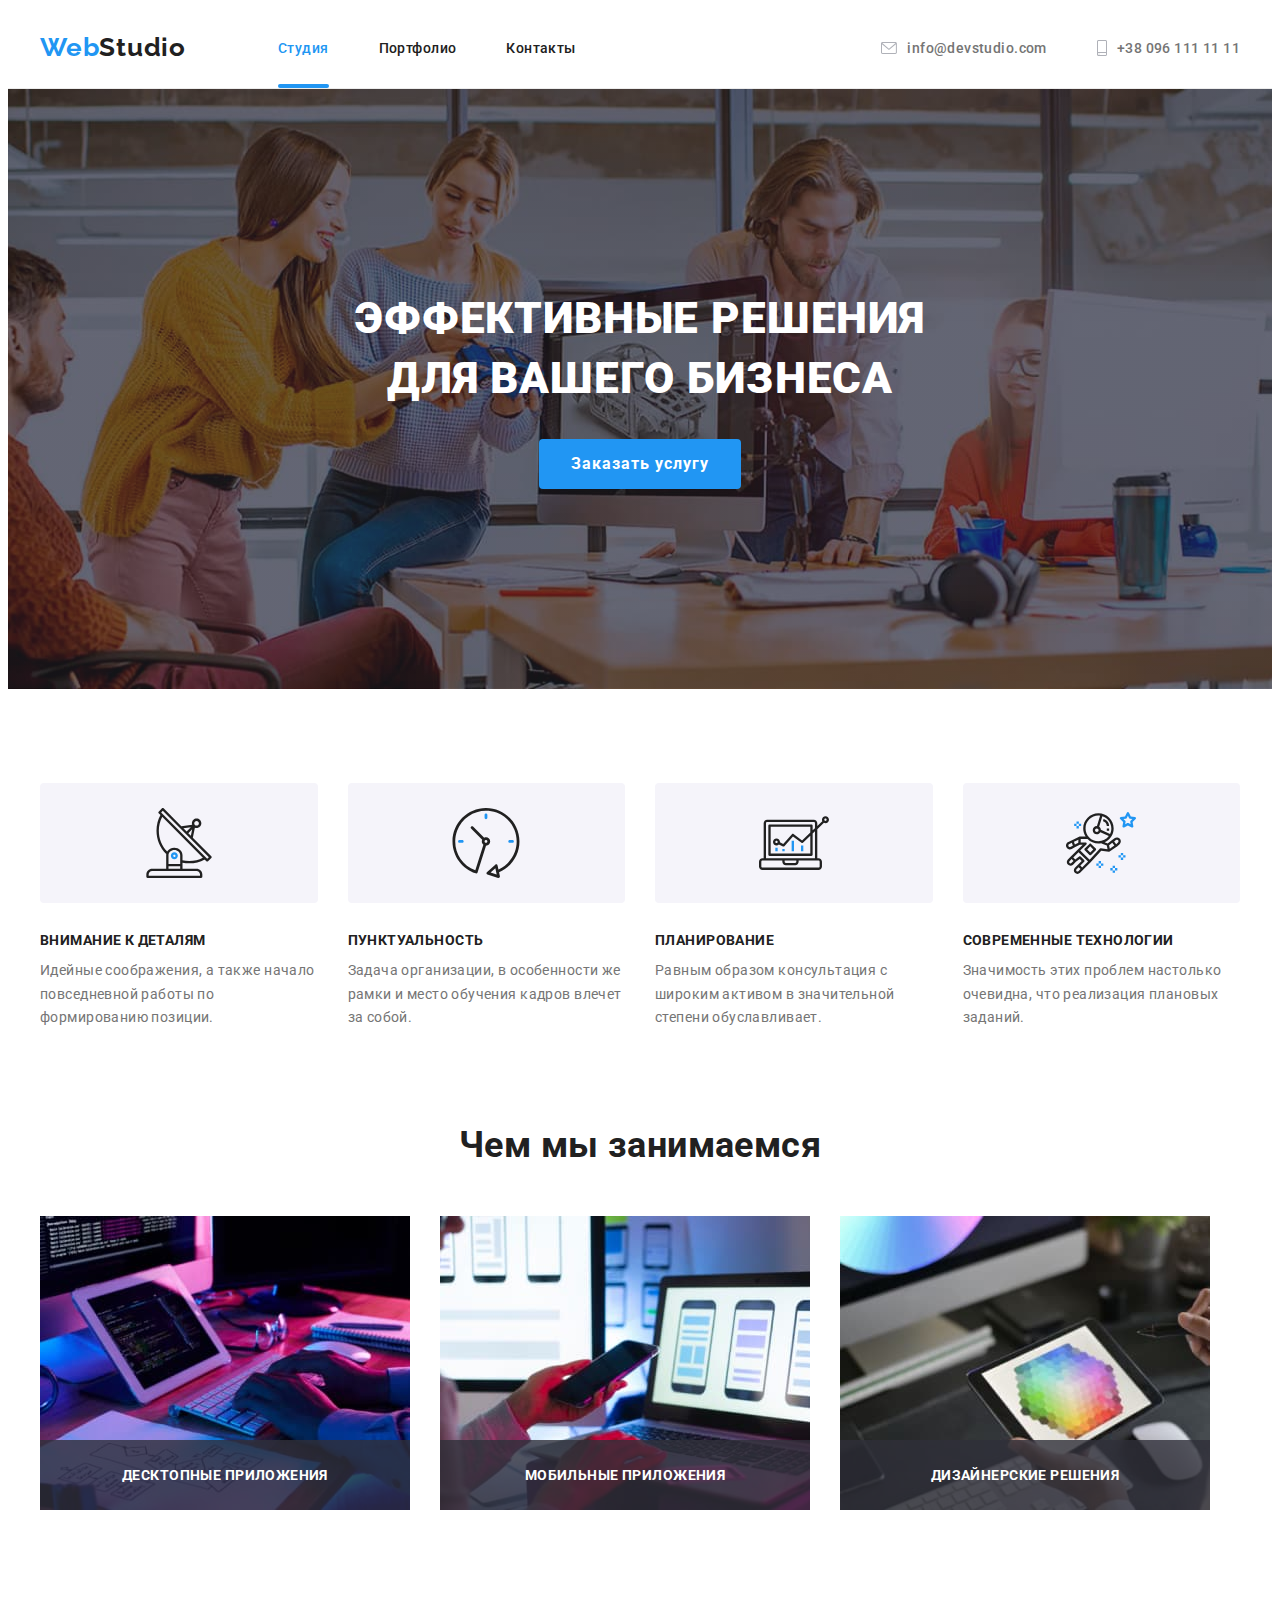
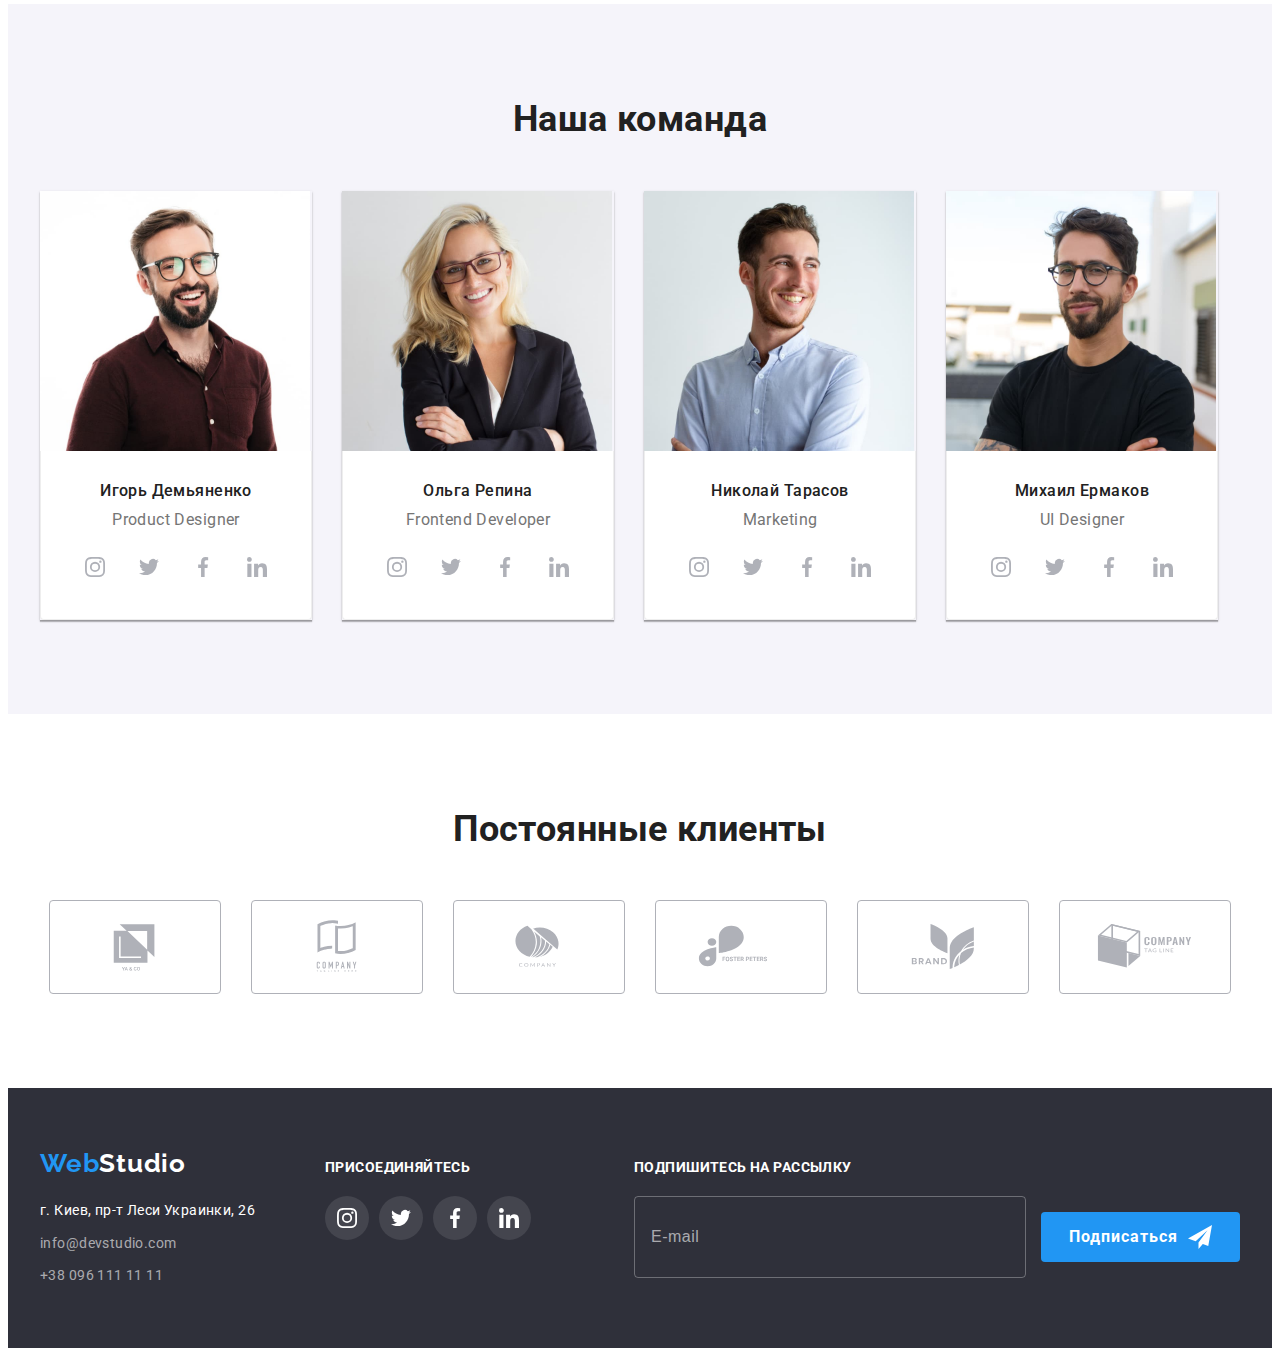
==== index.html @ 29979541 "Initial commit" ====
<!DOCTYPE html>
<html lang="ru">
  <head>
    <meta charset="UTF-8" />
    <meta http-equiv="X-UA-Compatible" content="IE=edge" />
    <meta name="viewport" content="width=device-width, initial-scale=1.0" />
    <title>Студия</title>
    <link rel="preconnect" href="https://fonts.googleapis.com" />
    <link rel="preconnect" href="https://fonts.gstatic.com" crossorigin />
    <link
      href="https://fonts.googleapis.com/css2?family=Raleway:wght@700&family=Roboto:wght@400;500;700;900&display=swap"
      rel="stylesheet"
    />
    <link
      rel="stylesheet"
      href="https://cdnjs.cloudflare.com/ajax/libs/modern-normalize/1.1.0/modern-normalize.min.css"
      integrity="sha512-wpPYUAdjBVSE4KJnH1VR1HeZfpl1ub8YT/NKx4PuQ5NmX2tKuGu6U/JRp5y+Y8XG2tV+wKQpNHVUX03MfMFn9Q=="
      crossorigin="anonymous"
      referrerpolicy="no-referrer"
    />
    <link rel="stylesheet" href="./css/styles.css" />
  </head>
  <body>
    <header class="header">
      <div class="container">
        <a href="./index.html" class="logo" lang="en"
          >Web<span class="logo-in-header">Studio</span></a
        >
        <nav>
          <ul class="site-nav">
            <li class="list-item">
              <a class="link active" href="./index.html">Студия</a>
            </li>
            <li class="list-item">
              <a class="link" href="./portfolio.html">Портфолио</a>
            </li>
            <li class="list-item"><a class="link" href="./">Контакты</a></li>
          </ul>
        </nav>
        <div class="contact">
          <a class="link" href="mailto:info@devstudio.com" lang="en">
            <svg class="contact-icon" width="16" height="12">
              <use href="./images/icons.svg#icon-envelope"></use>
            </svg>
            info@devstudio.com
          </a>
          <a class="link" href="tel:+380961111111">
            <svg class="contact-icon" width="10" height="16">
              <use href="./images/icons.svg#icon-smartphone"></use>
            </svg>
            +38 096 111 11 11
          </a>
        </div>
      </div>
    </header>

    <main>
      <section class="hero">
        <div class="container">
          <h1 class="title">Эффективные решения для вашего бизнеса</h1>
          <button class="btn" type="button" data-modal-open>
            Заказать услугу
          </button>
        </div>
      </section>

      <section class="section">
        <div class="container">
          <h2 class="visually-hidden">Наши преимущества</h2>
          <ul class="features-list">
            <li class="list-item">
              <div class="features-icon">
                <svg width="70" height="70">
                  <use href="./images/icons.svg#icon-antenna"></use>
                </svg>
              </div>
              <h3 class="features-subtitle">Внимание к деталям</h3>
              <p class="features-description">
                Идейные соображения, а также начало повседневной работы по
                формированию позиции.
              </p>
            </li>
            <li class="list-item">
              <div class="features-icon">
                <svg width="70" height="70">
                  <use href="./images/icons.svg#icon-clock"></use>
                </svg>
              </div>
              <h3 class="features-subtitle">Пунктуальность</h3>
              <p class="features-description">
                Задача организации, в особенности же рамки и место обучения
                кадров влечет за собой.
              </p>
            </li>
            <li class="list-item">
              <div class="features-icon">
                <svg width="70" height="70">
                  <use href="./images/icons.svg#icon-diagram"></use>
                </svg>
              </div>
              <h3 class="features-subtitle">Планирование</h3>
              <p class="features-description">
                Равным образом консультация с широким активом в значительной
                степени обуславливает.
              </p>
            </li>
            <li class="list-item">
              <div class="features-icon">
                <svg width="70" height="70">
                  <use href="./images/icons.svg#icon-astronaut"></use>
                </svg>
              </div>
              <h3 class="features-subtitle">Современные технологии</h3>
              <p class="features-description">
                Значимость этих проблем настолько очевидна, что реализация
                плановых заданий.
              </p>
            </li>
          </ul>
        </div>
      </section>

      <section class="section our-work">
        <div class="container">
          <h2 class="section-title">Чем мы занимаемся</h2>
          <ul class="our-work-list">
            <li class="list-item">
              <img
                src="./images/img-1.jpg"
                alt="Программирование - программист работает в офисе"
                width="370"
                height="294"
              />
              <p class="image-title">Десктопные приложения</p>
            </li>

            <li class="list-item">
              <img
                src="./images/img-2.jpg"
                alt="Мобильная разрабтка - вэб-дизайнер прорабатывает дизайн мобильного приложения"
                width="370"
                height="294"
              />
              <p class="image-title">Мобильные приложения</p>
            </li>

            <li class="list-item">
              <img
                src="./images/img-3.jpg"
                alt="Дизайн - вэб дизайнер работает с палитрой цветов"
                width="370"
                height="294"
              />
              <p class="image-title">Дизайнерские решения</p>
            </li>
          </ul>
        </div>
      </section>

      <section class="section our-team">
        <div class="container">
          <h2 class="section-title">Наша команда</h2>
          <ul class="member-list">
            <li class="list-item">
              <img
                src="./images/img-4.jpg"
                alt="Фото Игорь Демьяненко"
                width="270"
                height="260"
              />
              <div class="member-area">
                <h3 class="member-name">Игорь Демьяненко</h3>

                <p class="member-position" lang="en">Product Designer</p>

                <ul class="social-links-list">
                  <li class="social-item">
                    <a
                      class="social-link"
                      href="/"
                      aria-label="иконка Инстаграмм"
                      target="_blank"
                      rel="noopener noreferrer"
                    >
                      <svg class="social-icon" width="20" height="20">
                        <use href="./images/icons.svg#icon-instagram"></use>
                      </svg>
                    </a>
                  </li>
                  <li class="social-item">
                    <a
                      class="social-link"
                      href="/"
                      aria-label="иконка Твиттер"
                      target="_blank"
                      rel="noopener noreferrer"
                    >
                      <svg class="social-icon" width="20" height="20">
                        <use href="./images/icons.svg#icon-twitter"></use>
                      </svg>
                    </a>
                  </li>
                  <li class="social-item">
                    <a
                      class="social-link"
                      href="/"
                      aria-label="иконка фейсбук"
                      target="_blank"
                      rel="noopener noreferrer"
                    >
                      <svg class="social-icon" width="20" height="20">
                        <use href="./images/icons.svg#icon-facebook"></use>
                      </svg>
                    </a>
                  </li>
                  <li class="social-item">
                    <a
                      class="social-link"
                      href="/"
                      aria-label="иконка Линкэдин"
                      target="_blank"
                      rel="noopener noreferrer"
                    >
                      <svg class="social-icon" width="20" height="20">
                        <use href="./images/icons.svg#icon-linkedin"></use>
                      </svg>
                    </a>
                  </li>
                </ul>
              </div>
            </li>

            <li class="list-item">
              <img
                src="./images/img-5.jpg"
                alt="Фото Ольга Репина"
                width="270"
                height="260"
              />
              <div class="member-area">
                <h3 class="member-name">Ольга Репина</h3>

                <p class="member-position" lang="en">Frontend Developer</p>
                <ul class="social-links-list">
                  <li class="social-item">
                    <a
                      class="social-link"
                      href="/"
                      aria-label="иконка Инстаграмм"
                      target="_blank"
                      rel="noopener noreferrer"
                    >
                      <svg class="social-icon" width="20" height="20">
                        <use href="./images/icons.svg#icon-instagram"></use>
                      </svg>
                    </a>
                  </li>
                  <li class="social-item">
                    <a
                      class="social-link"
                      href="/"
                      aria-label="иконка Твиттер"
                      target="_blank"
                      rel="noopener noreferrer"
                    >
                      <svg class="social-icon" width="20" height="20">
                        <use href="./images/icons.svg#icon-twitter"></use>
                      </svg>
                    </a>
                  </li>
                  <li class="social-item">
                    <a
                      class="social-link"
                      href="/"
                      aria-label="иконка фейсбук"
                      target="_blank"
                      rel="noopener noreferrer"
                    >
                      <svg class="social-icon" width="20" height="20">
                        <use href="./images/icons.svg#icon-facebook"></use>
                      </svg>
                    </a>
                  </li>
                  <li class="social-item">
                    <a
                      class="social-link"
                      href="/"
                      aria-label="иконка Линкэдин"
                      target="_blank"
                      rel="noopener noreferrer"
                    >
                      <svg class="social-icon" width="20" height="20">
                        <use href="./images/icons.svg#icon-linkedin"></use>
                      </svg>
                    </a>
                  </li>
                </ul>
              </div>
            </li>

            <li class="list-item">
              <img
                src="./images/img-6.jpg"
                alt="Фото Николай Тарасов"
                width="270"
                height="260"
              />
              <div class="member-area">
                <h3 class="member-name">Николай Тарасов</h3>

                <p class="member-position" lang="en">Marketing</p>
                <ul class="social-links-list">
                  <li class="social-item">
                    <a
                      class="social-link"
                      href="/"
                      aria-label="иконка Инстаграмм"
                      target="_blank"
                      rel="noopener noreferrer"
                    >
                      <svg class="social-icon" width="20" height="20">
                        <use href="./images/icons.svg#icon-instagram"></use>
                      </svg>
                    </a>
                  </li>
                  <li class="social-item">
                    <a
                      class="social-link"
                      href="/"
                      aria-label="иконка Твиттер"
                      target="_blank"
                      rel="noopener noreferrer"
                    >
                      <svg class="social-icon" width="20" height="20">
                        <use href="./images/icons.svg#icon-twitter"></use>
                      </svg>
                    </a>
                  </li>
                  <li class="social-item">
                    <a
                      class="social-link"
                      href="/"
                      aria-label="иконка фейсбук"
                      target="_blank"
                      rel="noopener noreferrer"
                    >
                      <svg class="social-icon" width="20" height="20">
                        <use href="./images/icons.svg#icon-facebook"></use>
                      </svg>
                    </a>
                  </li>
                  <li class="social-item">
                    <a
                      class="social-link"
                      href="/"
                      aria-label="иконка Линкэдин"
                      target="_blank"
                      rel="noopener noreferrer"
                    >
                      <svg class="social-icon" width="20" height="20">
                        <use href="./images/icons.svg#icon-linkedin"></use>
                      </svg>
                    </a>
                  </li>
                </ul>
              </div>
            </li>

            <li class="list-item">
              <img
                src="./images/img-7.jpg"
                alt="Фото Михаил Ермаков"
                width="270"
                height="260"
              />
              <div class="member-area">
                <h3 class="member-name">Михаил Ермаков</h3>

                <p class="member-position" lang="en">UI Designer</p>
                <ul class="social-links-list">
                  <li class="social-item">
                    <a
                      class="social-link"
                      href="/"
                      aria-label="иконка Инстаграмм"
                      target="_blank"
                      rel="noopener noreferrer"
                    >
                      <svg class="social-icon" width="20" height="20">
                        <use href="./images/icons.svg#icon-instagram"></use>
                      </svg>
                    </a>
                  </li>
                  <li class="social-item">
                    <a
                      class="social-link"
                      href="/"
                      aria-label="иконка Твиттер"
                      target="_blank"
                      rel="noopener noreferrer"
                    >
                      <svg class="social-icon" width="20" height="20">
                        <use href="./images/icons.svg#icon-twitter"></use>
                      </svg>
                    </a>
                  </li>
                  <li class="social-item">
                    <a
                      class="social-link"
                      href="/"
                      aria-label="иконка фейсбук"
                      target="_blank"
                      rel="noopener noreferrer"
                    >
                      <svg class="social-icon" width="20" height="20">
                        <use href="./images/icons.svg#icon-facebook"></use>
                      </svg>
                    </a>
                  </li>
                  <li class="social-item">
                    <a
                      class="social-link"
                      href="/"
                      aria-label="иконка Линкэдин"
                      target="_blank"
                      rel="noopener noreferrer"
                    >
                      <svg class="social-icon" width="20" height="20">
                        <use href="./images/icons.svg#icon-linkedin"></use>
                      </svg>
                    </a>
                  </li>
                </ul>
              </div>
            </li>
          </ul>
        </div>
      </section>

      <section class="section">
        <h2 class="section-title">Постоянные клиенты</h2>
        <ul class="clients-list">
          <li class="client-item">
            <a
              class="client-link"
              href="/"
              aria-label="иконка клиента"
              target="_blank"
              rel="noopener noreferrer"
            >
              <svg class="client-icon" width="106" height="60">
                <use href="./images/icons.svg#icon-logo-1"></use>
              </svg>
            </a>
          </li>
          <li class="client-item">
            <a
              class="client-link"
              href="/"
              aria-label="иконка клиента"
              target="_blank"
              rel="noopener noreferrer"
            >
              <svg class="client-icon" width="106" height="60">
                <use href="./images/icons.svg#icon-logo-2"></use>
              </svg>
            </a>
          </li>
          <li class="client-item">
            <a
              class="client-link"
              href="/"
              aria-label="иконка клиента"
              target="_blank"
              rel="noopener noreferrer"
            >
              <svg class="client-icon" width="106" height="60">
                <use href="./images/icons.svg#icon-logo-3"></use>
              </svg>
            </a>
          </li>
          <li class="client-item">
            <a
              class="client-link"
              href="/"
              aria-label="иконка клиента"
              target="_blank"
              rel="noopener noreferrer"
            >
              <svg class="client-icon" width="106" height="60">
                <use href="./images/icons.svg#icon-logo-4"></use>
              </svg>
            </a>
          </li>
          <li class="client-item">
            <a
              class="client-link"
              href="/"
              aria-label="иконка клиента"
              target="_blank"
              rel="noopener noreferrer"
            >
              <svg class="client-icon" width="106" height="60">
                <use href="./images/icons.svg#icon-logo-5"></use>
              </svg>
            </a>
          </li>
          <li class="client-item">
            <a
              class="client-link"
              href="/"
              aria-label="иконка клиента"
              target="_blank"
              rel="noopener noreferrer"
            >
              <svg class="client-icon" width="106" height="60">
                <use href="./images/icons.svg#icon-logo-6"></use>
              </svg>
            </a>
          </li>
        </ul>
      </section>
    </main>

    <footer class="footer-section">
      <div class="container">
        <div class="left-collumn">
          <a href="./index.html" class="logo" lang="en"
            >Web<span class="logo-in-footer">Studio</span></a
          >
          <address class="contact-info">
            <p class="office-adress">г. Киев, пр-т Леси Украинки, 26</p>
            <a class="link" href="mailto:info@devstudio.com" lang="en">
              info@devstudio.com
            </a>
            <a class="link" href="tel:+380961111111"> +38 096 111 11 11 </a>
          </address>
        </div>
        <div class="footer-social-items">
          <h3>Присоединяйтесь</h3>
          <ul class="social-links-list">
            <li class="social-item">
              <a
                class="social-link"
                href="/"
                aria-label="иконка Инстаграмм"
                target="_blank"
                rel="noopener noreferrer"
              >
                <svg class="social-icon" width="20" height="20">
                  <use href="./images/icons.svg#icon-instagram"></use>
                </svg>
              </a>
            </li>
            <li class="social-item">
              <a
                class="social-link"
                href="/"
                aria-label="иконка Твиттер"
                target="_blank"
                rel="noopener noreferrer"
              >
                <svg class="social-icon" width="20" height="20">
                  <use href="./images/icons.svg#icon-twitter"></use>
                </svg>
              </a>
            </li>
            <li class="social-item">
              <a
                class="social-link"
                href="/"
                aria-label="иконка фейсбук"
                target="_blank"
                rel="noopener noreferrer"
              >
                <svg class="social-icon" width="20" height="20">
                  <use href="./images/icons.svg#icon-facebook"></use>
                </svg>
              </a>
            </li>
            <li class="social-item">
              <a
                class="social-link"
                href="/"
                aria-label="иконка Линкэдин"
                target="_blank"
                rel="noopener noreferrer"
              >
                <svg class="social-icon" width="20" height="20">
                  <use href="./images/icons.svg#icon-linkedin"></use>
                </svg>
              </a>
            </li>
          </ul>
        </div>
        <div class="subscription-form">
          <h3>Подпишитесь на рассылку</h3>
          <form>
            <label>
              <span class="visually-hidden">E-mail</span>
              <input
                class="email-input"
                type="email"
                name="e-mail"
                title="Введите ваш электронный адрес для подписки"
                placeholder="E-mail"
              />
            </label>
            <button class="btn" type="submit">
              Подписаться
              <svg class="subscription-icon" width="24" height="24">
                <use href="./images/icons.svg#icon-send"></use>
              </svg>
            </button>
          </form>
        </div>
      </div>
    </footer>

    <div class="backdrop is-hidden" data-modal>
      <div class="modal">
        <strong class="modal-header"
          >Оставьте свои данные, мы вам перезвоним</strong
        >
        <button class="close-icon" type="button" data-modal-close>
          <svg width="11" height="11">
            <use href="./images/icons.svg#icon-close"></use>
          </svg>
        </button>

        <form class="modal-form">
          <label class="label">
            <span class="label-name">Имя</span>
            <input type="text" name="name" minlength="2" placeholder=" " required title="Введите Ваше имя"/>
            <svg class="modal-form-icon" width="18" height="18">
              <use href="./images/icons.svg#icon-person"></use>
            </svg>
          </label>

          <label class="label">
            <span class="label-name">Телефон</span>
            <svg class="modal-form-icon" width="18" height="18">
              <use href="./images/icons.svg#icon-phone"></use>
            </svg>
            <input
              type="tel"
              name="tel"
              minlength="13"
              maxlength="13"
              id="tel"
              pattern="+[0-9]{2}-[0-9]{3}-[0-9]{3}-[0-9]{3}"
              placeholder=" "
              title="Введите номер телефона в международном формате"
              required
            />
          </label>

          <label class="label">
            <span class="label-name">Почта</span>
            <svg class="modal-form-icon" width="18" height="18">
              <use href="./images/icons.svg#icon-email"></use>
            </svg>
            <input type="email" name="email" minlength="2" placeholder=" " required title="Введите ваш элетронный адрес"/>
          </label>

          <label class="label">
            <span class="label-name">Комментарий</span>
            <textarea name="comment" placeholder="Введите текст"></textarea>
          </label>

          <label class="agreement">
            <input class="visually-hidden" type="checkbox" name="license" required />
            <span class="checkbox-area">
              <svg class="checkbox-icon" width="10" height="8">
                <use href="./images/icons.svg#icon-check-box"></use>
              </svg>
            </span>
            Соглашаюсь с рассылкой и принимаю&nbsp;<a href="/">
              Условия договора</a
            >
          </label>
          <button class="btn" type="submit">Отправить</button>
        </form>
      </div>
    </div>
    <script src="./js/modal.js"></script>
  </body>
</html>
---- css/styles.css ----
/**
--------------------
MAIN RULES
-------------------- */

:root {
  --accent-collor: #2196f3;
  --btn-hover-color: #188ce8;
  --main-text-color: #212121;
  --secondary-text-color: #757575;
  --accent-background-color: #2f303a;
  --secondary-background-color: #f5f4fa;
  --white-color: #fff;
  --container-width: 1200px;
  --icon-color: #afb1b8;

  --timing-function: cubic-bezier(0.4, 0, 0.2, 1);
}

body {
  font-family: "Roboto", sans-serif;
  letter-spacing: 0.03em;
  color: var(--main-text-color);
  font-size: 14px;
}

h1,
h2,
h3,
h4,
h5,
h6,
p,
ul {
  margin: 0;
  padding: 0;
}

img {
  display: block;
}

.container {
  width: var(--container-width);
  margin-left: auto;
  margin-right: auto;
  padding-left: 15px;
  padding-right: 15px;
  align-items: center;
}

.section {
  padding-top: 94px;
  padding-bottom: 94px;
}

.list-item,
.social-item,
.clients-list {
  list-style: none;
  position: relative;
}

.link {
  text-decoration: none;
  color: inherit;
  font-weight: 500;
  font-size: 14px;
  line-height: 1.17;

  transition-property: color;
  transition-duration: 250ms;
  transition-timing-function: var(--timing-function);
}

.link.active {
  position: relative;
}

.link.active::after {
  content: "";

  position: absolute;
  bottom: 0;

  display: block;
  width: 100%;
  height: 4px;
  background: var(--accent-collor);
  border-radius: 2px;
}

.link:hover,
.link:focus,
.link.active,
.footer-section .link:hover,
.footer-section .link:focus,
.contact .link:hover,
.contact .link:focus {
  color: var(--accent-collor);
}

.section-title {
  margin-bottom: 50px;

  font-size: 36px;
  line-height: 1.17;
  text-align: center;
}

.visually-hidden {
  margin: -1px;

  position: absolute;
  white-space: nowrap;
  width: 1px;
  height: 1px;
  overflow: hidden;
  border: 0;
  padding: 0;
  clip: rect(0 0 0 0);
  clip-path: inset(50%);
}

.features-list .list-item:not(:last-child),
.our-work-list .list-item:not(:last-child),
.member-list .list-item:not(:last-child),
.list-of-cards .list-item:not(:last-child) {
  margin-right: 30px;
}

/**
--------------------
HEADER SECTION
-------------------- */
.header {
  border-bottom: 1px solid #ececec;
}

.header .container {
  display: flex;
}

.logo {
  margin-top: 24px;
  margin-bottom: 25px;

  font-family: "Raleway", sans-serif;
  font-weight: 700;
  font-size: 26px;
  line-height: 1.2;
  color: var(--accent-collor);
  text-decoration: none;
  letter-spacing: 0.03em;
}

.logo-in-header {
  margin-right: 92px;

  color: var(--main-text-color);
}

.site-nav {
  display: flex;
}

.container .site-nav > .list-item {
  display: block;
  margin-right: 50px;
}

.site-nav .list-item:last-child {
  margin-right: 0;
}

.header .link {
  padding: 32px 0;
}

.link:hover .contact-icon,
.link:focus .contact-icon {
  fill: currentColor;
}

.contact-icon {
  fill: currentColor;
  margin-right: 10px;
}

.contact {
  margin-left: auto;
  display: flex;
  align-items: center;
}

.contact .link:not(:last-child) {
  margin-right: 50px;
}

/**
--------------------
HERO SECTION
-------------------- */

.hero {
  background-image: linear-gradient(
      rgba(47, 48, 58, 0.4),
      rgba(47, 48, 58, 0.4)
    ),
    url(../images/hero-bg.jpg);
  background-repeat: no-repeat;
  background-position: center;

  letter-spacing: 0.06em;
  text-align: center;

  padding-top: 200px;
  padding-bottom: 200px;
}

.hero .container {
  display: block;
}

.title {
  margin: 0px auto 30px;
  max-width: 640px;

  font-weight: 900;
  font-size: 44px;
  line-height: 1.36;
  text-transform: uppercase;
  color: var(--white-color);
}

.btn {
  display: inline-flex;

  align-items: center;
  padding: 10px 32px;

  border-radius: 4px;
  border: 0;

  background-color: var(--accent-collor);

  font-family: inherit;
  cursor: pointer;
  color: var(--white-color);
  font-weight: 700;
  font-size: 16px;
  line-height: 1.87;
  letter-spacing: 0.06em;

  transition-property: background-color;
  transition-duration: 250ms;
  transition-timing-function: var(--timing-function);
}

.btn:hover,
.btn:focus {
  background-color: var(--btn-hover-color);
}

/**
--------------------
OUR FEATURES SECTION
-------------------- */
.features-list,
.member-list,
.our-work-list {
  display: flex;
}

.features-list .list-item {
  display: block;
  flex-basis: calc(100% / 4);
  /* flex-basis: calc((var(--container-width)-30px) / 4); Почему не работает?*/
}

.features-icon {
  display: flex;
  justify-content: center;
  align-items: center;

  margin-bottom: 30px;
  height: 120px;
  width: 100%;

  background-color: var(--secondary-background-color);
  border-radius: 4px;
}

.features-subtitle {
  margin-bottom: 10px;

  text-transform: uppercase;
  font-size: 14px;
  line-height: 1.14;
}

.features-description {
  color: var(--secondary-text-color);
  line-height: 1.7;
}

/**
--------------------
OUR WORK SECTION
-------------------- */

.our-work {
  padding-top: 0;
}

.image-title {
  position: absolute;
  bottom: 0;

  display: flex;
  width: 100%;
  height: 70px;
  justify-content: center;
  align-items: center;

  text-transform: uppercase;
  font-weight: 700;

  background: rgba(47, 48, 58, 0.8);
  color: #fff;
}

/**
--------------------
OUR TEAM SECTION
-------------------- */
.our-team {
  background-color: var(--secondary-background-color);
}

.member-area {
  padding: 30px 0;

  width: 270px;
  border: 1px solid #eeeeee;
  border-radius: 0px 0px 4px 4px;
  border-top: 0;
  text-align: center;
  background-color: var(--white-color);
  line-height: 1.19;
}

.member-name {
  margin-bottom: 10px;

  font-size: 16px;
  text-decoration: none;
  font-weight: 500;
  line-height: 1.19;
}

.contact .link,
.member-position {
  display: inline-flex;
  color: var(--secondary-text-color);
  align-items: center;
}

.member-position {
  margin-bottom: 16px;

  line-height: 1.19;
  font-size: 16px;
  font-weight: 400;
}

.member-list > .list-item {
  box-shadow: 0px 1px 3px rgba(0, 0, 0, 0.12), 0px 1px 1px rgba(0, 0, 0, 0.14),
    0px 2px 1px rgba(0, 0, 0, 0.2);
}

.social-icon,
.contact-icon {
  fill: var(--icon-color);

  transition-property: fill;
  transition-duration: 250ms;
  transition-timing-function: var(--timing-function);
}

.social-links-list {
  display: flex;
  justify-content: center;
}
.social-link {
  display: flex;
  border-radius: 50%;
  height: 44px;
  width: 44px;
  align-items: center;
  justify-content: center;

  transition-property: background-color;
  transition-duration: 250ms;
  transition-timing-function: var(--timing-function);
}

.social-link:hover,
.social-link:focus {
  background-color: var(--accent-collor);
}
.social-link:hover .social-icon,
.social-link:focus .social-icon {
  fill: var(--white-color);
}

.social-item:not(:last-child) {
  margin-right: 10px;
}
/**
--------------------
OUR-CLIENTS SECTION
-------------------- */

.clients-list {
  display: flex;
  justify-content: center;
  align-items: center;
}

.client-item {
  display: flex;
}

.client-item:not(:last-child) {
  margin-right: 30px;
}

.client-link {
  display: flex;
  justify-content: center;
  align-items: center;
  width: 170px;
  height: 92px;

  border: 1px var(--icon-color) solid;
  border-radius: 4px;

  transition-property: border-color;
  transition-duration: 250ms;
  transition-timing-function: var(--timing-function);
}
.client-icon {
  fill: var(--icon-color);

  transition-property: fill;
  transition-duration: 250ms;
  transition-timing-function: var(--timing-function);
}

.client-link:hover,
.client-link:focus {
  border-color: var(--accent-collor);
}

.client-link:hover .client-icon,
.client-link:focus .client-icon {
  fill: var(--accent-collor);
}

/**
--------------------
PORTFOLIO-CARDS SECTION
-------------------- */

.card-filter {
  padding-bottom: 50px;
}

.card-filter {
  display: flex;
  justify-content: center;
}

.card-filter .list-item:not(:last-child) {
  margin-right: 8px;
}

.filter {
  padding: 6px 22px;

  border-radius: 4px;
  border: 0;

  background: var(--secondary-background-color);

  cursor: pointer;

  font-family: inherit;
  font-weight: 500;
  font-size: 16px;
  line-height: 1.6;

  transition-property: background-color, color, box-shadow;
  transition-duration: 250ms;
  transition-timing-function: var(--timing-function);
}

.filter:hover,
.filter:focus {
  background-color: var(--accent-collor);
  color: var(--white-color);
  box-shadow: 0px 3px 1px rgba(0, 0, 0, 0.1), 0px 1px 2px rgba(0, 0, 0, 0.08),
    0px 2px 2px rgba(0, 0, 0, 0.12);
}

.list-of-cards,
.list-of-cards.list-item {
  display: flex;
  flex-wrap: wrap;
}

.list-of-cards .list-item {
  width: 370px;
  height: 404px;
  background: var(--white-color);
  margin-bottom: 30px;

  transition-property: box-shadow;
  transition-duration: 250ms;
  transition-timing-function: var(--timing-function);
}

.list-of-cards .list-item:hover,
.list-of-cards .list-item:focus {
  box-shadow: 0px 1px 1px rgba(0, 0, 0, 0.12), 0px 4px 4px rgba(0, 0, 0, 0.06),
    1px 4px 6px rgba(0, 0, 0, 0.16);
}

.list-of-cards .list-item:hover .image-description,
.list-of-cards .list-item:focus .image-description {
  transform: translateY(0);
}

.card-image-area {
  position: relative;
  display: flex;
  align-items: center;
  justify-content: center;
  overflow: hidden;
}

.image-description {
  position: absolute;
  font-size: 18px;
  line-height: 1.55;
  color: #fff;
  background-color: rgba(33, 150, 243, 0.9);
  padding: 63px 24px;
  height: 100%;

  transform: translateY(100%);
  transition-property: transform;
  transition-duration: 250ms;
  transition-timing-function: var(--timing-function);
}

.card-description-area {
  width: 370px;
  border: 1px solid #eeeeee;
  border-top: 0;
  padding: 20px 24px;
}

.list-of-cards .list-item:nth-child(3n) {
  margin-right: 0;
}

.list-of-cards .list-item:nth-last-child(-n + 3) {
  margin-bottom: 0px;
}

.card-name {
  display: inline-block;
  margin-bottom: 4px;

  font-size: 18px;
  line-height: 2;
  letter-spacing: 0.06em;
}

.card-desctiption {
  font-size: 16px;
  line-height: 1.9;
  color: var(--secondary-text-color);
}

/**
--------------------
FOOTER SECTION
-------------------- */

.footer-section {
  background-color: var(--accent-background-color);
  line-height: 1.7;
  color: var(--white-color);
  font-size: 14px;
  padding-top: 60px;
  padding-bottom: 60px;
}

.footer-section .container div:first-child {
  margin-right: 70px;
}

.footer-section div:last-child {
  margin-left: auto;
}

.footer-section .logo,
address > .link {
  display: flex;
}

.footer-section .office-adress {
  font-style: normal;
}

.footer-section .link {
  color: rgba(255, 255, 255, 0.6);
  font-weight: 400;
  font-style: normal;
  line-height: 1.7;
  font-size: 14px;
}

.office-adress {
  margin-bottom: 9px;
}

.left-collumn .link:not(:last-child) {
  margin-bottom: 9px;
}

.footer-section .logo {
  margin: 0;
  margin-bottom: 20px;
}

.logo-in-footer {
  color: var(--white-color);
}

.footer-social-items > h3,
.subscription-form > h3 {
  margin-bottom: 20px;

  color: #fff;
  text-transform: uppercase;
  font-size: 14px;
  line-height: 1.14;
}

.footer-social-items .social-link {
  background-color: rgba(255, 255, 255, 0.1);
}

.footer-social-items .social-link:hover,
.footer-social-items .social-link:focus {
  background-color: var(--accent-collor);
}

.footer-social-items .social-icon {
  fill: #fff;
}
.footer-section > .container {
  display: flex;
  align-items: baseline;
}

.footer-section .email-input {
  margin-right: 12px;
  padding: 15px 16px;

  width: 358px;
  height: 50px;

  background-color: transparent;
  border: 1px solid rgba(255, 255, 255, 0.3);
  border-radius: 4px;
  outline: 0;

  color: #fff;

  font-size: 16px;
  line-height: 1.25;
  letter-spacing: 0.03em;

  transition: border-color 250ms var(--timing-function);
}

.footer-section .email-input::placeholder {
  color: rgba(255, 255, 255, 0.6);
}

.footer-section .btn {
  padding: 10px 28px;
}

.email-input:focus {
  border-color: #fff;
}

.subscription-icon {
  fill: #fff;
  margin-left: 10px;
}

.backdrop {
  position: fixed;
  opacity: 1;
  visibility: visible;
  top: 0;
  bottom: 0;
  left: 0;
  right: 0;
  width: 100%;
  height: 100%;
  background-color: rgba(0, 0, 0, 0.2);
  transition: opacity 250ms var(--timing-function),
    visibility 250ms var(--timing-function);
}

.modal {
  position: absolute;

  left: 50%;
  top: 50%;
  transform: translate(-50%, -50%);

  width: 528px;
  height: 581px;

  padding: 40px;

  background-color: #fff;
  box-shadow: 0px 1px 3px rgba(0, 0, 0, 0.12), 0px 1px 1px rgba(0, 0, 0, 0.14),
    0px 2px 1px rgba(0, 0, 0, 0.2);
  border-radius: 4px;

  transition: transform 250ms var(--timing-function);
}

.close-icon {
  position: absolute;
  top: 8px;
  right: 8px;

  display: flex;
  justify-content: center;
  align-items: center;

  padding: 9px 9px 10px 10px;

  cursor: pointer;
  border: 1px solid rgba(0, 0, 0, 0.1);
  border-radius: 50%;
  background-color: #fff;
  transition: fill 250ms var(--timing-function);
}

.close-icon:hover,
.close-icon:focus {
  fill: var(--accent-collor);
}

.modal-form {
  text-align: center;
}

.modal .modal-header {
  display: block;
  text-align: center;

  margin-bottom: 12px;

  font-size: 20px;
}

.modal-form .label {
  position: relative;
  display: block;
}

.label-name {
  display: block;
  margin-bottom: 4px;

  font-size: 12px;
  color: var(--secondary-text-color);
  letter-spacing: 0.01em;
  line-height: 1.17;
  text-align: start;
}

.modal-form textarea,
.modal-form input {
  resize: none;
  cursor: pointer;
  width: 100%;
  height: 120px;
  padding: 12px 16px;

  border: 1px solid rgba(33, 33, 33, 0.2);
  border-radius: 4px;
  outline: 0;

  transition: border 250ms var(--timing-function);
}

.modal-form textarea:focus,
.modal-form input:focus {
  border: 1px solid var(--accent-collor);
}
.modal-form-icon {
  position: absolute;
  top: 28px;
  left: 12px;

  transition: fill 250ms var(--timing-function);
}

.modal-form .label:focus-within .modal-form-icon {
  fill: var(--accent-collor);
}

.modal-form input {
  height: 40px;
  padding-left: 42px;
  margin-bottom: 10px;
}

.modal-form textarea {
  margin-bottom: 12px;
}

.modal-form textarea::placeholder {
  color: rgba(117, 117, 117, 0.5);
  font-size: 14px;
  line-height: 1.14;
}

.agreement a {
  color: var(--accent-collor);
}

.modal-form .agreement {
  display: flex;
  align-items: center;
  justify-content: center;
  margin-bottom: 30px;
  cursor: pointer;
}

.modal-form .btn {
  padding: 10px 50px;
  box-shadow: 0px 4px 4px rgba(0, 0, 0, 0.15);
}

.agreement {
  color: var(--secondary-text-color);
  line-height: 1.7;
}
.checkbox-area {
  position: relative;
  display: flex;
  align-items: center;
  justify-content: center;
  flex-basis: 16px;
  height: 15px;

  border: 2px solid var(--main-text-color);
  border-radius: 2px;
  margin-right: 9px;

  transition: border 550ms var(--timing-function),
    background-color 250ms var(--timing-function);
}

.checkbox-icon {
  opacity: 0;

  transition: opacity 250ms var(--timing-function),
    fill 250ms var(--timing-function);
}

.agreement input:checked + .checkbox-area {
  background-color: var(--btn-hover-color);
  border-color: var(--btn-hover-color);
}

.agreement input:checked + .checkbox-area .checkbox-icon {
  opacity: 1;
  fill: #fff;
}

.is-hidden .modal {
  transform: translate(-50%, -70%) scale(0.5);
}

.backdrop.is-hidden {
  visibility: hidden;
  opacity: 0;
  pointer-events: visible;
}
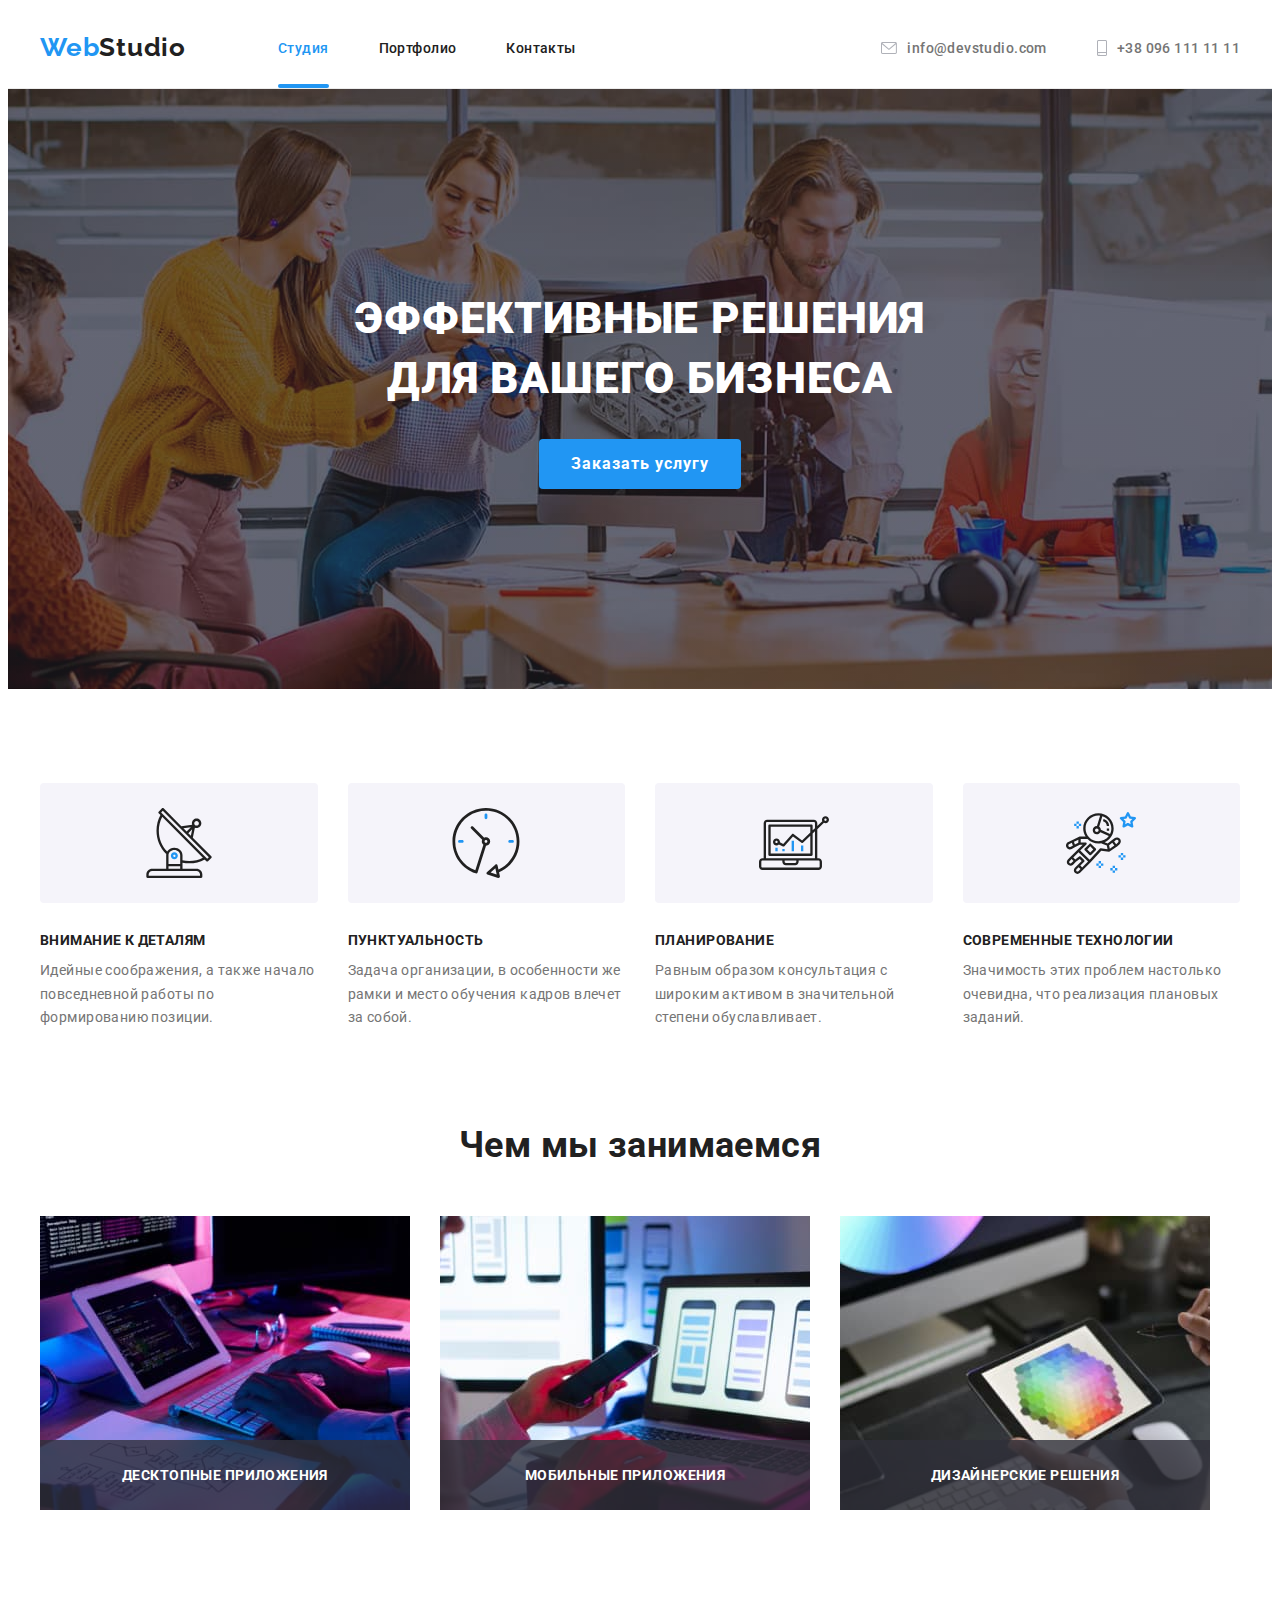
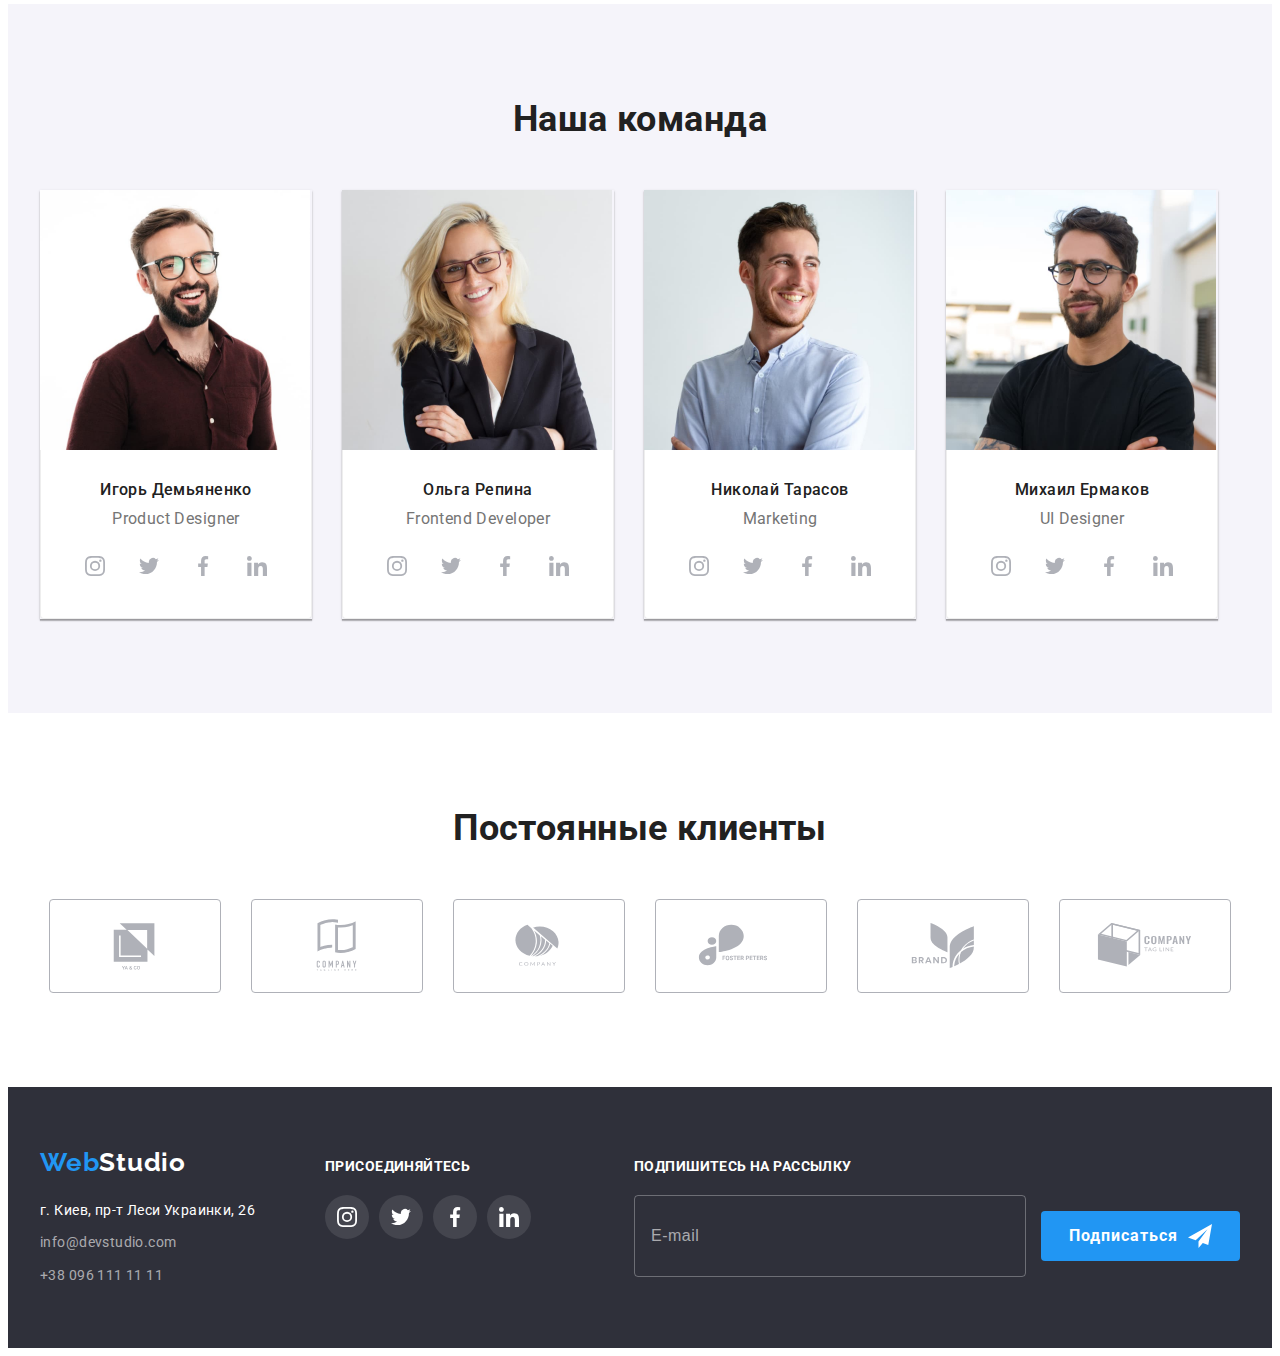
==== commit 12abd8d8: "BEM methodology applied,SASS file structure created" ====
--- a/index.html
+++ b/index.html
@@ -22,30 +22,32 @@
   </head>
   <body>
     <header class="header">
-      <div class="container">
-        <a href="./index.html" class="logo" lang="en"
-          >Web<span class="logo-in-header">Studio</span></a
+      <div class="container header__container">
+        <a href="./index.html" class="logo header__logo" lang="en"
+          >Web<span class="logo__header-headline">Studio</span></a
         >
         <nav>
           <ul class="site-nav">
-            <li class="list-item">
-              <a class="link active" href="./index.html">Студия</a>
-            </li>
-            <li class="list-item">
-              <a class="link" href="./portfolio.html">Портфолио</a>
-            </li>
-            <li class="list-item"><a class="link" href="./">Контакты</a></li>
+            <li class="site-nav__item">
+              <a class="site-nav__link site-nav__link--active" href="./index.html">Студия</a>
+            </li>
+            <li class="site-nav__item">
+              <a class="site-nav__link" href="./portfolio.html">Портфолио</a>
+            </li>
+            <li class="site-nav__item">
+              <a class="site-nav__link" href="./">Контакты</a>
+            </li>
           </ul>
         </nav>
-        <div class="contact">
-          <a class="link" href="mailto:info@devstudio.com" lang="en">
-            <svg class="contact-icon" width="16" height="12">
+        <div class="header__contact contact-block">
+          <a class="contact-block__link" href="mailto:info@devstudio.com" lang="en">
+            <svg class="contact-block__icon" width="16" height="12">
               <use href="./images/icons.svg#icon-envelope"></use>
             </svg>
             info@devstudio.com
           </a>
-          <a class="link" href="tel:+380961111111">
-            <svg class="contact-icon" width="10" height="16">
+          <a class="contact-block__link" href="tel:+380961111111">
+            <svg class="contact-block__icon" width="10" height="16">
               <use href="./images/icons.svg#icon-smartphone"></use>
             </svg>
             +38 096 111 11 11
@@ -56,8 +58,8 @@
 
     <main>
       <section class="hero">
-        <div class="container">
-          <h1 class="title">Эффективные решения для вашего бизнеса</h1>
+        <div class="container hero__container">
+          <h1 class="hero__title">Эффективные решения для вашего бизнеса</h1>
           <button class="btn" type="button" data-modal-open>
             Заказать услугу
           </button>
@@ -68,50 +70,50 @@
         <div class="container">
           <h2 class="visually-hidden">Наши преимущества</h2>
           <ul class="features-list">
-            <li class="list-item">
-              <div class="features-icon">
+            <li class="features-list__item">
+              <div class="features-list__icon">
                 <svg width="70" height="70">
                   <use href="./images/icons.svg#icon-antenna"></use>
                 </svg>
               </div>
-              <h3 class="features-subtitle">Внимание к деталям</h3>
-              <p class="features-description">
+              <h3 class="features-list__subtitle">Внимание к деталям</h3>
+              <p class="features-list__description">
                 Идейные соображения, а также начало повседневной работы по
                 формированию позиции.
               </p>
             </li>
-            <li class="list-item">
-              <div class="features-icon">
+            <li class="features-list__item">
+              <div class="features-list__icon">
                 <svg width="70" height="70">
                   <use href="./images/icons.svg#icon-clock"></use>
                 </svg>
               </div>
-              <h3 class="features-subtitle">Пунктуальность</h3>
-              <p class="features-description">
+              <h3 class="features-list__subtitle">Пунктуальность</h3>
+              <p class="features-list__description">
                 Задача организации, в особенности же рамки и место обучения
                 кадров влечет за собой.
               </p>
             </li>
-            <li class="list-item">
-              <div class="features-icon">
+            <li class="features-list__item">
+              <div class="features-list__icon">
                 <svg width="70" height="70">
                   <use href="./images/icons.svg#icon-diagram"></use>
                 </svg>
               </div>
-              <h3 class="features-subtitle">Планирование</h3>
-              <p class="features-description">
+              <h3 class="features-list__subtitle">Планирование</h3>
+              <p class="features-list__description">
                 Равным образом консультация с широким активом в значительной
                 степени обуславливает.
               </p>
             </li>
-            <li class="list-item">
-              <div class="features-icon">
+            <li class="features-list__item">
+              <div class="features-list__icon">
                 <svg width="70" height="70">
                   <use href="./images/icons.svg#icon-astronaut"></use>
                 </svg>
               </div>
-              <h3 class="features-subtitle">Современные технологии</h3>
-              <p class="features-description">
+              <h3 class="features-list__subtitle">Современные технологии</h3>
+              <p class="features-list__description">
                 Значимость этих проблем настолько очевидна, что реализация
                 плановых заданий.
               </p>
@@ -120,11 +122,11 @@
         </div>
       </section>
 
-      <section class="section our-work">
+      <section class="work-section">
         <div class="container">
           <h2 class="section-title">Чем мы занимаемся</h2>
-          <ul class="our-work-list">
-            <li class="list-item">
+          <ul class="work-section__list">
+            <li class="work-section__list-item">
               <img
                 src="./images/img-1.jpg"
                 alt="Программирование - программист работает в офисе"
@@ -134,7 +136,7 @@
               <p class="image-title">Десктопные приложения</p>
             </li>
 
-            <li class="list-item">
+            <li class="work-section__list-item">
               <img
                 src="./images/img-2.jpg"
                 alt="Мобильная разрабтка - вэб-дизайнер прорабатывает дизайн мобильного приложения"
@@ -144,7 +146,7 @@
               <p class="image-title">Мобильные приложения</p>
             </li>
 
-            <li class="list-item">
+            <li class="work-section__list-item">
               <img
                 src="./images/img-3.jpg"
                 alt="Дизайн - вэб дизайнер работает с палитрой цветов"
@@ -157,71 +159,71 @@
         </div>
       </section>
 
-      <section class="section our-team">
+      <section class="section section--grey">
         <div class="container">
           <h2 class="section-title">Наша команда</h2>
           <ul class="member-list">
-            <li class="list-item">
+            <li class="member-list__item">
               <img
                 src="./images/img-4.jpg"
                 alt="Фото Игорь Демьяненко"
                 width="270"
                 height="260"
               />
-              <div class="member-area">
-                <h3 class="member-name">Игорь Демьяненко</h3>
-
-                <p class="member-position" lang="en">Product Designer</p>
-
-                <ul class="social-links-list">
-                  <li class="social-item">
-                    <a
-                      class="social-link"
+              <div class="member-list__area">
+                <h3 class="member-list__name">Игорь Демьяненко</h3>
+
+                <p class="member-list__position" lang="en">Product Designer</p>
+
+                <ul class="social-list">
+                  <li class="social-list__item">
+                    <a
+                      class="social-list__link"
                       href="/"
                       aria-label="иконка Инстаграмм"
                       target="_blank"
                       rel="noopener noreferrer"
                     >
-                      <svg class="social-icon" width="20" height="20">
+                      <svg class="social-list__icon" width="20" height="20">
                         <use href="./images/icons.svg#icon-instagram"></use>
                       </svg>
                     </a>
                   </li>
-                  <li class="social-item">
-                    <a
-                      class="social-link"
+                  <li class="social-list__item">
+                    <a
+                      class="social-list__link"
                       href="/"
                       aria-label="иконка Твиттер"
                       target="_blank"
                       rel="noopener noreferrer"
                     >
-                      <svg class="social-icon" width="20" height="20">
+                      <svg class="social-list__icon" width="20" height="20">
                         <use href="./images/icons.svg#icon-twitter"></use>
                       </svg>
                     </a>
                   </li>
-                  <li class="social-item">
-                    <a
-                      class="social-link"
+                  <li class="social-list__item">
+                    <a
+                      class="social-list__link"
                       href="/"
                       aria-label="иконка фейсбук"
                       target="_blank"
                       rel="noopener noreferrer"
                     >
-                      <svg class="social-icon" width="20" height="20">
+                      <svg class="social-list__icon" width="20" height="20">
                         <use href="./images/icons.svg#icon-facebook"></use>
                       </svg>
                     </a>
                   </li>
-                  <li class="social-item">
-                    <a
-                      class="social-link"
+                  <li class="social-list__item">
+                    <a
+                      class="social-list__link"
                       href="/"
                       aria-label="иконка Линкэдин"
                       target="_blank"
                       rel="noopener noreferrer"
                     >
-                      <svg class="social-icon" width="20" height="20">
+                      <svg class="social-list__icon" width="20" height="20">
                         <use href="./images/icons.svg#icon-linkedin"></use>
                       </svg>
                     </a>
@@ -230,66 +232,66 @@
               </div>
             </li>
 
-            <li class="list-item">
+            <li class="member-list__item">
               <img
                 src="./images/img-5.jpg"
                 alt="Фото Ольга Репина"
                 width="270"
                 height="260"
               />
-              <div class="member-area">
-                <h3 class="member-name">Ольга Репина</h3>
-
-                <p class="member-position" lang="en">Frontend Developer</p>
-                <ul class="social-links-list">
-                  <li class="social-item">
-                    <a
-                      class="social-link"
+              <div class="member-list__area">
+                <h3 class="member-list__name">Ольга Репина</h3>
+
+                <p class="member-list__position" lang="en">Frontend Developer</p>
+                <ul class="social-list">
+                  <li class="social-list__item">
+                    <a
+                      class="social-list__link"
                       href="/"
                       aria-label="иконка Инстаграмм"
                       target="_blank"
                       rel="noopener noreferrer"
                     >
-                      <svg class="social-icon" width="20" height="20">
+                      <svg class="social-list__icon" width="20" height="20">
                         <use href="./images/icons.svg#icon-instagram"></use>
                       </svg>
                     </a>
                   </li>
-                  <li class="social-item">
-                    <a
-                      class="social-link"
+                  <li class="social-list__item">
+                    <a
+                      class="social-list__link"
                       href="/"
                       aria-label="иконка Твиттер"
                       target="_blank"
                       rel="noopener noreferrer"
                     >
-                      <svg class="social-icon" width="20" height="20">
+                      <svg class="social-list__icon" width="20" height="20">
                         <use href="./images/icons.svg#icon-twitter"></use>
                       </svg>
                     </a>
                   </li>
-                  <li class="social-item">
-                    <a
-                      class="social-link"
+                  <li class="social-list__item">
+                    <a
+                      class="social-list__link"
                       href="/"
                       aria-label="иконка фейсбук"
                       target="_blank"
                       rel="noopener noreferrer"
                     >
-                      <svg class="social-icon" width="20" height="20">
+                      <svg class="social-list__icon" width="20" height="20">
                         <use href="./images/icons.svg#icon-facebook"></use>
                       </svg>
                     </a>
                   </li>
-                  <li class="social-item">
-                    <a
-                      class="social-link"
+                  <li class="social-list__item">
+                    <a
+                      class="social-list__link"
                       href="/"
                       aria-label="иконка Линкэдин"
                       target="_blank"
                       rel="noopener noreferrer"
                     >
-                      <svg class="social-icon" width="20" height="20">
+                      <svg class="social-list__icon" width="20" height="20">
                         <use href="./images/icons.svg#icon-linkedin"></use>
                       </svg>
                     </a>
@@ -298,66 +300,66 @@
               </div>
             </li>
 
-            <li class="list-item">
+            <li class="member-list__item">
               <img
                 src="./images/img-6.jpg"
                 alt="Фото Николай Тарасов"
                 width="270"
                 height="260"
               />
-              <div class="member-area">
-                <h3 class="member-name">Николай Тарасов</h3>
-
-                <p class="member-position" lang="en">Marketing</p>
-                <ul class="social-links-list">
-                  <li class="social-item">
-                    <a
-                      class="social-link"
+              <div class="member-list__area">
+                <h3 class="member-list__name">Николай Тарасов</h3>
+
+                <p class="member-list__position" lang="en">Marketing</p>
+                <ul class="social-list">
+                  <li class="social-list__item">
+                    <a
+                      class="social-list__link"
                       href="/"
                       aria-label="иконка Инстаграмм"
                       target="_blank"
                       rel="noopener noreferrer"
                     >
-                      <svg class="social-icon" width="20" height="20">
+                      <svg class="social-list__icon" width="20" height="20">
                         <use href="./images/icons.svg#icon-instagram"></use>
                       </svg>
                     </a>
                   </li>
-                  <li class="social-item">
-                    <a
-                      class="social-link"
+                  <li class="social-list__item">
+                    <a
+                      class="social-list__link"
                       href="/"
                       aria-label="иконка Твиттер"
                       target="_blank"
                       rel="noopener noreferrer"
                     >
-                      <svg class="social-icon" width="20" height="20">
+                      <svg class="social-list__icon" width="20" height="20">
                         <use href="./images/icons.svg#icon-twitter"></use>
                       </svg>
                     </a>
                   </li>
-                  <li class="social-item">
-                    <a
-                      class="social-link"
+                  <li class="social-list__item">
+                    <a
+                      class="social-list__link"
                       href="/"
                       aria-label="иконка фейсбук"
                       target="_blank"
                       rel="noopener noreferrer"
                     >
-                      <svg class="social-icon" width="20" height="20">
+                      <svg class="social-list__icon" width="20" height="20">
                         <use href="./images/icons.svg#icon-facebook"></use>
                       </svg>
                     </a>
                   </li>
-                  <li class="social-item">
-                    <a
-                      class="social-link"
+                  <li class="social-list__item">
+                    <a
+                      class="social-list__link"
                       href="/"
                       aria-label="иконка Линкэдин"
                       target="_blank"
                       rel="noopener noreferrer"
                     >
-                      <svg class="social-icon" width="20" height="20">
+                      <svg class="social-list__icon" width="20" height="20">
                         <use href="./images/icons.svg#icon-linkedin"></use>
                       </svg>
                     </a>
@@ -366,66 +368,66 @@
               </div>
             </li>
 
-            <li class="list-item">
+            <li class="member-list__item">
               <img
                 src="./images/img-7.jpg"
                 alt="Фото Михаил Ермаков"
                 width="270"
                 height="260"
               />
-              <div class="member-area">
-                <h3 class="member-name">Михаил Ермаков</h3>
-
-                <p class="member-position" lang="en">UI Designer</p>
-                <ul class="social-links-list">
-                  <li class="social-item">
-                    <a
-                      class="social-link"
+              <div class="member-list__area">
+                <h3 class="member-list__name">Михаил Ермаков</h3>
+
+                <p class="member-list__position" lang="en">UI Designer</p>
+                <ul class="social-list">
+                  <li class="social-list__item">
+                    <a
+                      class="social-list__link"
                       href="/"
                       aria-label="иконка Инстаграмм"
                       target="_blank"
                       rel="noopener noreferrer"
                     >
-                      <svg class="social-icon" width="20" height="20">
+                      <svg class="social-list__icon" width="20" height="20">
                         <use href="./images/icons.svg#icon-instagram"></use>
                       </svg>
                     </a>
                   </li>
-                  <li class="social-item">
-                    <a
-                      class="social-link"
+                  <li class="social-list__item">
+                    <a
+                      class="social-list__link"
                       href="/"
                       aria-label="иконка Твиттер"
                       target="_blank"
                       rel="noopener noreferrer"
                     >
-                      <svg class="social-icon" width="20" height="20">
+                      <svg class="social-list__icon" width="20" height="20">
                         <use href="./images/icons.svg#icon-twitter"></use>
                       </svg>
                     </a>
                   </li>
-                  <li class="social-item">
-                    <a
-                      class="social-link"
+                  <li class="social-list__item">
+                    <a
+                      class="social-list__link"
                       href="/"
                       aria-label="иконка фейсбук"
                       target="_blank"
                       rel="noopener noreferrer"
                     >
-                      <svg class="social-icon" width="20" height="20">
+                      <svg class="social-list__icon" width="20" height="20">
                         <use href="./images/icons.svg#icon-facebook"></use>
                       </svg>
                     </a>
                   </li>
-                  <li class="social-item">
-                    <a
-                      class="social-link"
+                  <li class="social-list__item">
+                    <a
+                      class="social-list__link"
                       href="/"
                       aria-label="иконка Линкэдин"
                       target="_blank"
                       rel="noopener noreferrer"
                     >
-                      <svg class="social-icon" width="20" height="20">
+                      <svg class="social-list__icon" width="20" height="20">
                         <use href="./images/icons.svg#icon-linkedin"></use>
                       </svg>
                     </a>
@@ -440,80 +442,80 @@
       <section class="section">
         <h2 class="section-title">Постоянные клиенты</h2>
         <ul class="clients-list">
-          <li class="client-item">
+          <li class="clients-list__item">
             <a
-              class="client-link"
+              class="clients-list__link"
               href="/"
               aria-label="иконка клиента"
               target="_blank"
               rel="noopener noreferrer"
             >
-              <svg class="client-icon" width="106" height="60">
+              <svg class="clients-list__icon" width="106" height="60">
                 <use href="./images/icons.svg#icon-logo-1"></use>
               </svg>
             </a>
           </li>
-          <li class="client-item">
+          <li class="clients-list__item">
             <a
-              class="client-link"
+              class="clients-list__link"
               href="/"
               aria-label="иконка клиента"
               target="_blank"
               rel="noopener noreferrer"
             >
-              <svg class="client-icon" width="106" height="60">
+              <svg class="clients-list__icon" width="106" height="60">
                 <use href="./images/icons.svg#icon-logo-2"></use>
               </svg>
             </a>
           </li>
-          <li class="client-item">
+          <li class="clients-list__item">
             <a
-              class="client-link"
+              class="clients-list__link"
               href="/"
               aria-label="иконка клиента"
               target="_blank"
               rel="noopener noreferrer"
             >
-              <svg class="client-icon" width="106" height="60">
+              <svg class="clients-list__icon" width="106" height="60">
                 <use href="./images/icons.svg#icon-logo-3"></use>
               </svg>
             </a>
           </li>
-          <li class="client-item">
+          <li class="clients-list__item">
             <a
-              class="client-link"
+              class="clients-list__link"
               href="/"
               aria-label="иконка клиента"
               target="_blank"
               rel="noopener noreferrer"
             >
-              <svg class="client-icon" width="106" height="60">
+              <svg class="clients-list__icon" width="106" height="60">
                 <use href="./images/icons.svg#icon-logo-4"></use>
               </svg>
             </a>
           </li>
-          <li class="client-item">
+          <li class="clients-list__item">
             <a
-              class="client-link"
+              class="clients-list__link"
               href="/"
               aria-label="иконка клиента"
               target="_blank"
               rel="noopener noreferrer"
             >
-              <svg class="client-icon" width="106" height="60">
+              <svg class="clients-list__icon" width="106" height="60">
                 <use href="./images/icons.svg#icon-logo-5"></use>
               </svg>
             </a>
           </li>
-          <li class="client-item">
+          <li class="clients-list__item">
             <a
-              class="client-link"
+              class="clients-list__link"
               href="/"
               aria-label="иконка клиента"
               target="_blank"
               rel="noopener noreferrer"
             >
-              <svg class="client-icon" width="106" height="60">
+              <svg class="clients-list__icon" width="106" height="60">
                 <use href="./images/icons.svg#icon-logo-6"></use>
               </svg>
             </a>
@@ -523,92 +525,92 @@
     </main>
 
     <footer class="footer-section">
-      <div class="container">
-        <div class="left-collumn">
-          <a href="./index.html" class="logo" lang="en"
-            >Web<span class="logo-in-footer">Studio</span></a
+      <div class="container container--footer">
+        <div class="footer-section__contacts">
+          <a href="./index.html" class="logo footer-section__logo" lang="en"
+            >Web<span class="logo__footer-headline">Studio</span></a
           >
-          <address class="contact-info">
-            <p class="office-adress">г. Киев, пр-т Леси Украинки, 26</p>
-            <a class="link" href="mailto:info@devstudio.com" lang="en">
+          <address class="footer-section__contact">
+            <p class="footer-section__address">г. Киев, пр-т Леси Украинки, 26</p>
+            <a class="footer-section__link" href="mailto:info@devstudio.com" lang="en">
               info@devstudio.com
             </a>
-            <a class="link" href="tel:+380961111111"> +38 096 111 11 11 </a>
+            <a class="footer-section__link" href="tel:+380961111111"> +38 096 111 11 11 </a>
           </address>
         </div>
-        <div class="footer-social-items">
-          <h3>Присоединяйтесь</h3>
-          <ul class="social-links-list">
-            <li class="social-item">
+        <div class="footer-socials">
+          <h3 class="footer-socials__subtitle">Присоединяйтесь</h3>
+          <ul class="social-list">
+            <li class="social-list__item">
               <a
-                class="social-link"
+                class="social-list__link social-list__link--grey"
                 href="/"
                 aria-label="иконка Инстаграмм"
                 target="_blank"
                 rel="noopener noreferrer"
               >
-                <svg class="social-icon" width="20" height="20">
+                <svg class="social-list__icon social-list__icon--white" width="20" height="20">
                   <use href="./images/icons.svg#icon-instagram"></use>
                 </svg>
               </a>
             </li>
-            <li class="social-item">
+            <li class="social-list__item">
               <a
-                class="social-link"
+                class="social-list__link social-list__link--grey"
                 href="/"
                 aria-label="иконка Твиттер"
                 target="_blank"
                 rel="noopener noreferrer"
               >
-                <svg class="social-icon" width="20" height="20">
+                <svg class="social-list__icon social-list__icon--white" width="20" height="20">
                   <use href="./images/icons.svg#icon-twitter"></use>
                 </svg>
               </a>
             </li>
-            <li class="social-item">
+            <li class="social-list__item">
               <a
-                class="social-link"
+                class="social-list__link social-list__link--grey"
                 href="/"
                 aria-label="иконка фейсбук"
                 target="_blank"
                 rel="noopener noreferrer"
               >
-                <svg class="social-icon" width="20" height="20">
+                <svg class="social-list__icon social-list__icon--white" width="20" height="20">
                   <use href="./images/icons.svg#icon-facebook"></use>
                 </svg>
               </a>
             </li>
-            <li class="social-item">
+            <li class="social-list__item">
               <a
-                class="social-link"
+                class="social-list__link social-list__link--grey"
                 href="/"
                 aria-label="иконка Линкэдин"
                 target="_blank"
                 rel="noopener noreferrer"
               >
-                <svg class="social-icon" width="20" height="20">
+                <svg class="social-list__icon social-list__icon--white" width="20" height="20">
                   <use href="./images/icons.svg#icon-linkedin"></use>
                 </svg>
               </a>
             </li>
           </ul>
         </div>
-        <div class="subscription-form">
-          <h3>Подпишитесь на рассылку</h3>
+        <div class="subscription-form footer-section__form">
+          <h3 class="subscription-form__subtitle">Подпишитесь на рассылку</h3>
           <form>
             <label>
               <span class="visually-hidden">E-mail</span>
               <input
-                class="email-input"
+                class="subscription-form__input"
                 type="email"
                 name="e-mail"
                 title="Введите ваш электронный адрес для подписки"
                 placeholder="E-mail"
               />
             </label>
-            <button class="btn" type="submit">
+            <button class="btn subscription-form__btn" type="submit">
               Подписаться
-              <svg class="subscription-icon" width="24" height="24">
+              <svg class="btn__icon" width="24" height="24">
                 <use href="./images/icons.svg#icon-send"></use>
               </svg>
             </button>
@@ -618,31 +620,31 @@
     </footer>
 
     <div class="backdrop is-hidden" data-modal>
-      <div class="modal">
-        <strong class="modal-header"
+      <div class="backdrop__modal">
+        <strong class="modal__header"
           >Оставьте свои данные, мы вам перезвоним</strong
         >
-        <button class="close-icon" type="button" data-modal-close>
+        <button class="modal__icon" type="button" data-modal-close>
           <svg width="11" height="11">
             <use href="./images/icons.svg#icon-close"></use>
           </svg>
         </button>
 
         <form class="modal-form">
-          <label class="label">
-            <span class="label-name">Имя</span>
-            <input type="text" name="name" minlength="2" placeholder=" " required title="Введите Ваше имя"/>
-            <svg class="modal-form-icon" width="18" height="18">
+          <label class="modal-form__label">
+            <span class="modal-form__label-name">Имя</span>
+            <input class="modal-form__input" type="text" name="name" minlength="2" placeholder=" " required title="Введите Ваше имя"/>
+            <svg class="modal-form__icon" width="18" height="18">
               <use href="./images/icons.svg#icon-person"></use>
             </svg>
           </label>
 
-          <label class="label">
-            <span class="label-name">Телефон</span>
-            <svg class="modal-form-icon" width="18" height="18">
+          <label class="modal-form__label">
+            <span class="modal-form__label-name">Телефон</span>
+            <svg class="modal-form__icon" width="18" height="18">
               <use href="./images/icons.svg#icon-phone"></use>
             </svg>
-            <input
+            <input class="modal-form__input"
               type="tel"
               name="tel"
               minlength="13"
@@ -655,31 +657,31 @@
             />
           </label>
 
-          <label class="label">
-            <span class="label-name">Почта</span>
-            <svg class="modal-form-icon" width="18" height="18">
+          <label class="modal-form__label">
+            <span class="modal-form__label-name">Почта</span>
+            <svg class="modal-form__icon" width="18" height="18">
               <use href="./images/icons.svg#icon-email"></use>
             </svg>
-            <input type="email" name="email" minlength="2" placeholder=" " required title="Введите ваш элетронный адрес"/>
+            <input class="modal-form__input" type="email" name="email" minlength="2" placeholder=" " required title="Введите ваш элетронный адрес"/>
           </label>
 
-          <label class="label">
-            <span class="label-name">Комментарий</span>
-            <textarea name="comment" placeholder="Введите текст"></textarea>
+          <label class="modal-form__label">
+            <span class="modal-form__label-name">Комментарий</span>
+            <textarea class="modal-form__comment" name="comment" placeholder="Введите текст"></textarea>
           </label>
 
           <label class="agreement">
-            <input class="visually-hidden" type="checkbox" name="license" required />
-            <span class="checkbox-area">
-              <svg class="checkbox-icon" width="10" height="8">
+            <input class="agreement__input visually-hidden" type="checkbox" name="license" required />
+            <span class="checkbox">
+              <svg class="checkbox__icon" width="10" height="8">
                 <use href="./images/icons.svg#icon-check-box"></use>
               </svg>
             </span>
-            Соглашаюсь с рассылкой и принимаю&nbsp;<a href="/">
+            Соглашаюсь с рассылкой и принимаю&nbsp;<a class="agreement__link" href="/">
               Условия договора</a
             >
           </label>
-          <button class="btn" type="submit">Отправить</button>
+          <button class="btn agreement__btn" type="submit">Отправить</button>
         </form>
       </div>
     </div>
--- a/css/styles.css
+++ b/css/styles.css
@@ -4,7 +4,7 @@
 -------------------- */
 
 :root {
-  --accent-collor: #2196f3;
+  --accent-color: #2196f3;
   --btn-hover-color: #188ce8;
   --main-text-color: #212121;
   --secondary-text-color: #757575;
@@ -54,14 +54,20 @@
   padding-bottom: 94px;
 }
 
-.list-item,
-.social-item,
-.clients-list {
+.work-section__list-item,
+.social-list__item,
+.clients-list,
+.member-list__item,
+.cards-section__item,
+.cards__item,
+.cards-section__filter-item {
   list-style: none;
   position: relative;
 }
 
-.link {
+.site-nav__link,
+.contact-block__link,
+.footer-section__link {
   text-decoration: none;
   color: inherit;
   font-weight: 500;
@@ -73,11 +79,12 @@
   transition-timing-function: var(--timing-function);
 }
 
-.link.active {
+.site-nav__link--active {
   position: relative;
-}
-
-.link.active::after {
+  color: var(--accent-color);
+}
+
+.site-nav__link--active::after {
   content: "";
 
   position: absolute;
@@ -86,18 +93,19 @@
   display: block;
   width: 100%;
   height: 4px;
-  background: var(--accent-collor);
+  background: var(--accent-color);
   border-radius: 2px;
 }
 
-.link:hover,
-.link:focus,
-.link.active,
-.footer-section .link:hover,
-.footer-section .link:focus,
-.contact .link:hover,
-.contact .link:focus {
-  color: var(--accent-collor);
+.footer-section__link:hover,
+.footer-section__link:focus,
+.contact-block__link:hover,
+.contact-block__link:focus,
+.contact-block__link:hover,
+.contact-block__link:focus,
+.site-nav__link:hover,
+.site-nav__link:focus {
+  color: var(--accent-color);
 }
 
 .section-title {
@@ -122,10 +130,10 @@
   clip-path: inset(50%);
 }
 
-.features-list .list-item:not(:last-child),
-.our-work-list .list-item:not(:last-child),
-.member-list .list-item:not(:last-child),
-.list-of-cards .list-item:not(:last-child) {
+.features-list__item:not(:last-child),
+.work-section__list-item:not(:last-child),
+.member-list__item:not(:last-child),
+.cards__item:not(:last-child) {
   margin-right: 30px;
 }
 
@@ -137,63 +145,68 @@
   border-bottom: 1px solid #ececec;
 }
 
-.header .container {
-  display: flex;
-}
-
-.logo {
+.header__container {
+  display: flex;
+}
+
+.header__logo{
   margin-top: 24px;
   margin-bottom: 25px;
 
+}
+.logo {
   font-family: "Raleway", sans-serif;
   font-weight: 700;
   font-size: 26px;
   line-height: 1.2;
-  color: var(--accent-collor);
+  color: var(--accent-color);
   text-decoration: none;
   letter-spacing: 0.03em;
 }
 
-.logo-in-header {
+.logo__header-headline {
+  color: var(--main-text-color);
+
   margin-right: 92px;
-
-  color: var(--main-text-color);
 }
 
 .site-nav {
   display: flex;
 }
 
-.container .site-nav > .list-item {
+.site-nav__item {
   display: block;
   margin-right: 50px;
 }
 
-.site-nav .list-item:last-child {
+.site-nav__item:last-child {
   margin-right: 0;
 }
 
-.header .link {
+.site-nav__link{
   padding: 32px 0;
 }
 
-.link:hover .contact-icon,
-.link:focus .contact-icon {
+.contact-block__link:hover .contact-block__icon,
+.contact-block__link:focus .contact-block__icon {
   fill: currentColor;
 }
 
-.contact-icon {
+.contact-block__icon {
   fill: currentColor;
   margin-right: 10px;
 }
 
-.contact {
+.header__contact {
   margin-left: auto;
-  display: flex;
-  align-items: center;
-}
-
-.contact .link:not(:last-child) {
+}
+
+.contact-block{
+  display: flex;
+  align-items: center;
+}
+
+.contact-block__link:not(:last-child) {
   margin-right: 50px;
 }
 
@@ -218,11 +231,11 @@
   padding-bottom: 200px;
 }
 
-.hero .container {
+.hero__container {
   display: block;
 }
 
-.title {
+.hero__title {
   margin: 0px auto 30px;
   max-width: 640px;
 
@@ -242,7 +255,7 @@
   border-radius: 4px;
   border: 0;
 
-  background-color: var(--accent-collor);
+  background-color: var(--accent-color);
 
   font-family: inherit;
   cursor: pointer;
@@ -268,17 +281,16 @@
 -------------------- */
 .features-list,
 .member-list,
-.our-work-list {
-  display: flex;
-}
-
-.features-list .list-item {
+.work-section__list {
+  display: flex;
+}
+
+.features-list__item {
   display: block;
   flex-basis: calc(100% / 4);
-  /* flex-basis: calc((var(--container-width)-30px) / 4); Почему не работает?*/
-}
-
-.features-icon {
+}
+
+.features-list__icon {
   display: flex;
   justify-content: center;
   align-items: center;
@@ -291,7 +303,7 @@
   border-radius: 4px;
 }
 
-.features-subtitle {
+.features-list__subtitle {
   margin-bottom: 10px;
 
   text-transform: uppercase;
@@ -299,7 +311,7 @@
   line-height: 1.14;
 }
 
-.features-description {
+.features-list__description {
   color: var(--secondary-text-color);
   line-height: 1.7;
 }
@@ -309,8 +321,9 @@
 OUR WORK SECTION
 -------------------- */
 
-.our-work {
+.work-section {
   padding-top: 0;
+  padding-bottom: 94px;
 }
 
 .image-title {
@@ -334,11 +347,11 @@
 --------------------
 OUR TEAM SECTION
 -------------------- */
-.our-team {
+.section--grey {
   background-color: var(--secondary-background-color);
 }
 
-.member-area {
+.member-list__area {
   padding: 30px 0;
 
   width: 270px;
@@ -350,7 +363,7 @@
   line-height: 1.19;
 }
 
-.member-name {
+.member-list__name {
   margin-bottom: 10px;
 
   font-size: 16px;
@@ -359,14 +372,14 @@
   line-height: 1.19;
 }
 
-.contact .link,
-.member-position {
+.contact-block__link,
+.member-list__position {
   display: inline-flex;
   color: var(--secondary-text-color);
   align-items: center;
 }
 
-.member-position {
+.member-list__position {
   margin-bottom: 16px;
 
   line-height: 1.19;
@@ -374,13 +387,13 @@
   font-weight: 400;
 }
 
-.member-list > .list-item {
+.member-list__item {
   box-shadow: 0px 1px 3px rgba(0, 0, 0, 0.12), 0px 1px 1px rgba(0, 0, 0, 0.14),
     0px 2px 1px rgba(0, 0, 0, 0.2);
 }
 
-.social-icon,
-.contact-icon {
+.social-list__icon,
+.contact-block__icon{
   fill: var(--icon-color);
 
   transition-property: fill;
@@ -388,11 +401,11 @@
   transition-timing-function: var(--timing-function);
 }
 
-.social-links-list {
-  display: flex;
-  justify-content: center;
-}
-.social-link {
+.social-list {
+  display: flex;
+  justify-content: center;
+}
+.social-list__link {
   display: flex;
   border-radius: 50%;
   height: 44px;
@@ -405,16 +418,16 @@
   transition-timing-function: var(--timing-function);
 }
 
-.social-link:hover,
-.social-link:focus {
-  background-color: var(--accent-collor);
-}
-.social-link:hover .social-icon,
-.social-link:focus .social-icon {
+.social-list__link:hover,
+.social-list__link:focus {
+  background-color: var(--accent-color);
+}
+.social-list__link:hover .social-list__icon,
+.social-list__link:focus .social-list__icon {
   fill: var(--white-color);
 }
 
-.social-item:not(:last-child) {
+.social-list__item:not(:last-child) {
   margin-right: 10px;
 }
 /**
@@ -428,15 +441,15 @@
   align-items: center;
 }
 
-.client-item {
-  display: flex;
-}
-
-.client-item:not(:last-child) {
+.clients-list__item {
+  display: flex;
+}
+
+.clients-list__item:not(:last-child) {
   margin-right: 30px;
 }
 
-.client-link {
+.clients-list__link {
   display: flex;
   justify-content: center;
   align-items: center;
@@ -450,7 +463,7 @@
   transition-duration: 250ms;
   transition-timing-function: var(--timing-function);
 }
-.client-icon {
+.clients-list__icon {
   fill: var(--icon-color);
 
   transition-property: fill;
@@ -458,14 +471,14 @@
   transition-timing-function: var(--timing-function);
 }
 
-.client-link:hover,
-.client-link:focus {
-  border-color: var(--accent-collor);
-}
-
-.client-link:hover .client-icon,
-.client-link:focus .client-icon {
-  fill: var(--accent-collor);
+.clients-list__link:hover,
+.clients-list__link:focus {
+  border-color: var(--accent-color);
+}
+
+.clients-list__link:hover .clients-list__icon,
+.clients-list__link:focus .clients-list__icon {
+  fill: var(--accent-color);
 }
 
 /**
@@ -473,20 +486,18 @@
 PORTFOLIO-CARDS SECTION
 -------------------- */
 
-.card-filter {
+.cards-section__filter{
+  display: flex;
+  justify-content: center;
+
   padding-bottom: 50px;
 }
 
-.card-filter {
-  display: flex;
-  justify-content: center;
-}
-
-.card-filter .list-item:not(:last-child) {
+.cards-section__filter-item:not(:last-child) {
   margin-right: 8px;
 }
 
-.filter {
+.cards-section__btn {
   padding: 6px 22px;
 
   border-radius: 4px;
@@ -506,21 +517,21 @@
   transition-timing-function: var(--timing-function);
 }
 
-.filter:hover,
-.filter:focus {
-  background-color: var(--accent-collor);
+.cards-section__btn:hover,
+.cards-section__btn:focus {
+  background-color: var(--accent-color);
   color: var(--white-color);
   box-shadow: 0px 3px 1px rgba(0, 0, 0, 0.1), 0px 1px 2px rgba(0, 0, 0, 0.08),
     0px 2px 2px rgba(0, 0, 0, 0.12);
 }
 
-.list-of-cards,
-.list-of-cards.list-item {
+.cards,
+.cards__item{
   display: flex;
   flex-wrap: wrap;
 }
 
-.list-of-cards .list-item {
+.cards__item {
   width: 370px;
   height: 404px;
   background: var(--white-color);
@@ -531,18 +542,26 @@
   transition-timing-function: var(--timing-function);
 }
 
-.list-of-cards .list-item:hover,
-.list-of-cards .list-item:focus {
+.cards__item:hover,
+.cards__item:focus {
   box-shadow: 0px 1px 1px rgba(0, 0, 0, 0.12), 0px 4px 4px rgba(0, 0, 0, 0.06),
     1px 4px 6px rgba(0, 0, 0, 0.16);
 }
 
-.list-of-cards .list-item:hover .image-description,
-.list-of-cards .list-item:focus .image-description {
+.cards__item:hover .cards__image-description,
+.cards__item:focus .cards__image-description {
   transform: translateY(0);
 }
 
-.card-image-area {
+.cards__item:nth-child(3n) {
+  margin-right: 0;
+}
+
+.cards__item:nth-last-child(-n + 3) {
+  margin-bottom: 0px;
+}
+
+.cards__image {
   position: relative;
   display: flex;
   align-items: center;
@@ -550,7 +569,7 @@
   overflow: hidden;
 }
 
-.image-description {
+.cards__image-description{
   position: absolute;
   font-size: 18px;
   line-height: 1.55;
@@ -565,22 +584,16 @@
   transition-timing-function: var(--timing-function);
 }
 
-.card-description-area {
+.cards__description-area {
   width: 370px;
   border: 1px solid #eeeeee;
   border-top: 0;
   padding: 20px 24px;
 }
 
-.list-of-cards .list-item:nth-child(3n) {
-  margin-right: 0;
-}
-
-.list-of-cards .list-item:nth-last-child(-n + 3) {
-  margin-bottom: 0px;
-}
-
-.card-name {
+
+
+.cards__name{
   display: inline-block;
   margin-bottom: 4px;
 
@@ -589,7 +602,7 @@
   letter-spacing: 0.06em;
 }
 
-.card-desctiption {
+.cards__description {
   font-size: 16px;
   line-height: 1.9;
   color: var(--secondary-text-color);
@@ -609,24 +622,29 @@
   padding-bottom: 60px;
 }
 
-.footer-section .container div:first-child {
+.container--footer {
+  display: flex;
+  align-items: baseline;
+}
+
+.footer-section__contacts {
   margin-right: 70px;
 }
 
-.footer-section div:last-child {
+.footer-section__form {
   margin-left: auto;
 }
 
-.footer-section .logo,
-address > .link {
-  display: flex;
-}
-
-.footer-section .office-adress {
+.footer-section__link {
+  display: flex;
+}
+
+
+.footer-section__address {
   font-style: normal;
 }
 
-.footer-section .link {
+.footer-section__link {
   color: rgba(255, 255, 255, 0.6);
   font-weight: 400;
   font-style: normal;
@@ -634,25 +652,26 @@
   font-size: 14px;
 }
 
-.office-adress {
+.footer-section__address {
   margin-bottom: 9px;
 }
 
-.left-collumn .link:not(:last-child) {
+.footer-section__link:not(:last-child) {
   margin-bottom: 9px;
 }
 
-.footer-section .logo {
+.footer-section__logo{
+  display: flex;
   margin: 0;
   margin-bottom: 20px;
 }
 
-.logo-in-footer {
+.logo__footer-headline {
   color: var(--white-color);
 }
 
-.footer-social-items > h3,
-.subscription-form > h3 {
+.subscription-form__subtitle,
+.footer-socials__subtitle{
   margin-bottom: 20px;
 
   color: #fff;
@@ -661,24 +680,21 @@
   line-height: 1.14;
 }
 
-.footer-social-items .social-link {
+.social-list__link--grey{
   background-color: rgba(255, 255, 255, 0.1);
 }
 
-.footer-social-items .social-link:hover,
-.footer-social-items .social-link:focus {
-  background-color: var(--accent-collor);
-}
-
-.footer-social-items .social-icon {
+.social-list__link--grey:hover,
+.social-list__link--grey:focus {
+  background-color: var(--accent-color);
+}
+
+.social-list__icon--white {
   fill: #fff;
 }
-.footer-section > .container {
-  display: flex;
-  align-items: baseline;
-}
-
-.footer-section .email-input {
+
+
+.subscription-form__input {
   margin-right: 12px;
   padding: 15px 16px;
 
@@ -699,19 +715,19 @@
   transition: border-color 250ms var(--timing-function);
 }
 
-.footer-section .email-input::placeholder {
+.subscription-form__input::placeholder {
   color: rgba(255, 255, 255, 0.6);
 }
 
-.footer-section .btn {
+.subscription-form__btn {
   padding: 10px 28px;
 }
 
-.email-input:focus {
+.subscription-form__input:focus {
   border-color: #fff;
 }
 
-.subscription-icon {
+.btn__icon {
   fill: #fff;
   margin-left: 10px;
 }
@@ -731,7 +747,7 @@
     visibility 250ms var(--timing-function);
 }
 
-.modal {
+.backdrop__modal {
   position: absolute;
 
   left: 50%;
@@ -751,7 +767,7 @@
   transition: transform 250ms var(--timing-function);
 }
 
-.close-icon {
+.modal__icon {
   position: absolute;
   top: 8px;
   right: 8px;
@@ -769,16 +785,16 @@
   transition: fill 250ms var(--timing-function);
 }
 
-.close-icon:hover,
-.close-icon:focus {
-  fill: var(--accent-collor);
+.modal__icon:hover,
+.modal__icon:focus {
+  fill: var(--accent-color);
 }
 
 .modal-form {
   text-align: center;
 }
 
-.modal .modal-header {
+.modal__header{
   display: block;
   text-align: center;
 
@@ -787,12 +803,12 @@
   font-size: 20px;
 }
 
-.modal-form .label {
+.modal-form__label{
   position: relative;
   display: block;
 }
 
-.label-name {
+.modal-form__label-name {
   display: block;
   margin-bottom: 4px;
 
@@ -803,13 +819,15 @@
   text-align: start;
 }
 
-.modal-form textarea,
-.modal-form input {
+.modal-form__input,
+.modal-form__comment{
   resize: none;
   cursor: pointer;
   width: 100%;
-  height: 120px;
-  padding: 12px 16px;
+  height: 40px;
+
+  margin-bottom: 10px;
+  padding: 12px 16px 12px 42px;
 
   border: 1px solid rgba(33, 33, 33, 0.2);
   border-radius: 4px;
@@ -818,11 +836,24 @@
   transition: border 250ms var(--timing-function);
 }
 
-.modal-form textarea:focus,
-.modal-form input:focus {
-  border: 1px solid var(--accent-collor);
-}
-.modal-form-icon {
+.modal-form__comment{
+  height: 120px;
+  padding: 12px 16px;
+  margin-bottom: 12px;
+}
+
+.modal-form__comment::placeholder {
+  color: rgba(117, 117, 117, 0.5);
+  font-size: 14px;
+  line-height: 1.14;
+}
+
+.modal-form__input:focus,
+.modal-form__comment:focus{
+  border: 1px solid var(--accent-color);
+}
+
+.modal-form__icon{
   position: absolute;
   top: 28px;
   left: 12px;
@@ -830,48 +861,31 @@
   transition: fill 250ms var(--timing-function);
 }
 
-.modal-form .label:focus-within .modal-form-icon {
-  fill: var(--accent-collor);
-}
-
-.modal-form input {
-  height: 40px;
-  padding-left: 42px;
-  margin-bottom: 10px;
-}
-
-.modal-form textarea {
-  margin-bottom: 12px;
-}
-
-.modal-form textarea::placeholder {
-  color: rgba(117, 117, 117, 0.5);
-  font-size: 14px;
-  line-height: 1.14;
-}
-
-.agreement a {
-  color: var(--accent-collor);
-}
-
-.modal-form .agreement {
+.modal-form__label:focus-within .modal-form__icon {
+  fill: var(--accent-color);
+}
+
+.agreement {
   display: flex;
   align-items: center;
   justify-content: center;
   margin-bottom: 30px;
   cursor: pointer;
-}
-
-.modal-form .btn {
+
+  color: var(--secondary-text-color);
+  line-height: 1.7;
+}
+
+.agreement__link {
+  color: var(--accent-color);
+}
+
+.agreement__btn {
   padding: 10px 50px;
   box-shadow: 0px 4px 4px rgba(0, 0, 0, 0.15);
 }
 
-.agreement {
-  color: var(--secondary-text-color);
-  line-height: 1.7;
-}
-.checkbox-area {
+.checkbox {
   position: relative;
   display: flex;
   align-items: center;
@@ -887,24 +901,24 @@
     background-color 250ms var(--timing-function);
 }
 
-.checkbox-icon {
+.checkbox__icon {
   opacity: 0;
 
   transition: opacity 250ms var(--timing-function),
     fill 250ms var(--timing-function);
 }
 
-.agreement input:checked + .checkbox-area {
+.agreement__input:checked + .checkbox {
   background-color: var(--btn-hover-color);
   border-color: var(--btn-hover-color);
 }
 
-.agreement input:checked + .checkbox-area .checkbox-icon {
+.agreement__input:checked + .checkbox .checkbox__icon {
   opacity: 1;
   fill: #fff;
 }
 
-.is-hidden .modal {
+.is-hidden .backdrop__modal {
   transform: translate(-50%, -70%) scale(0.5);
 }
 
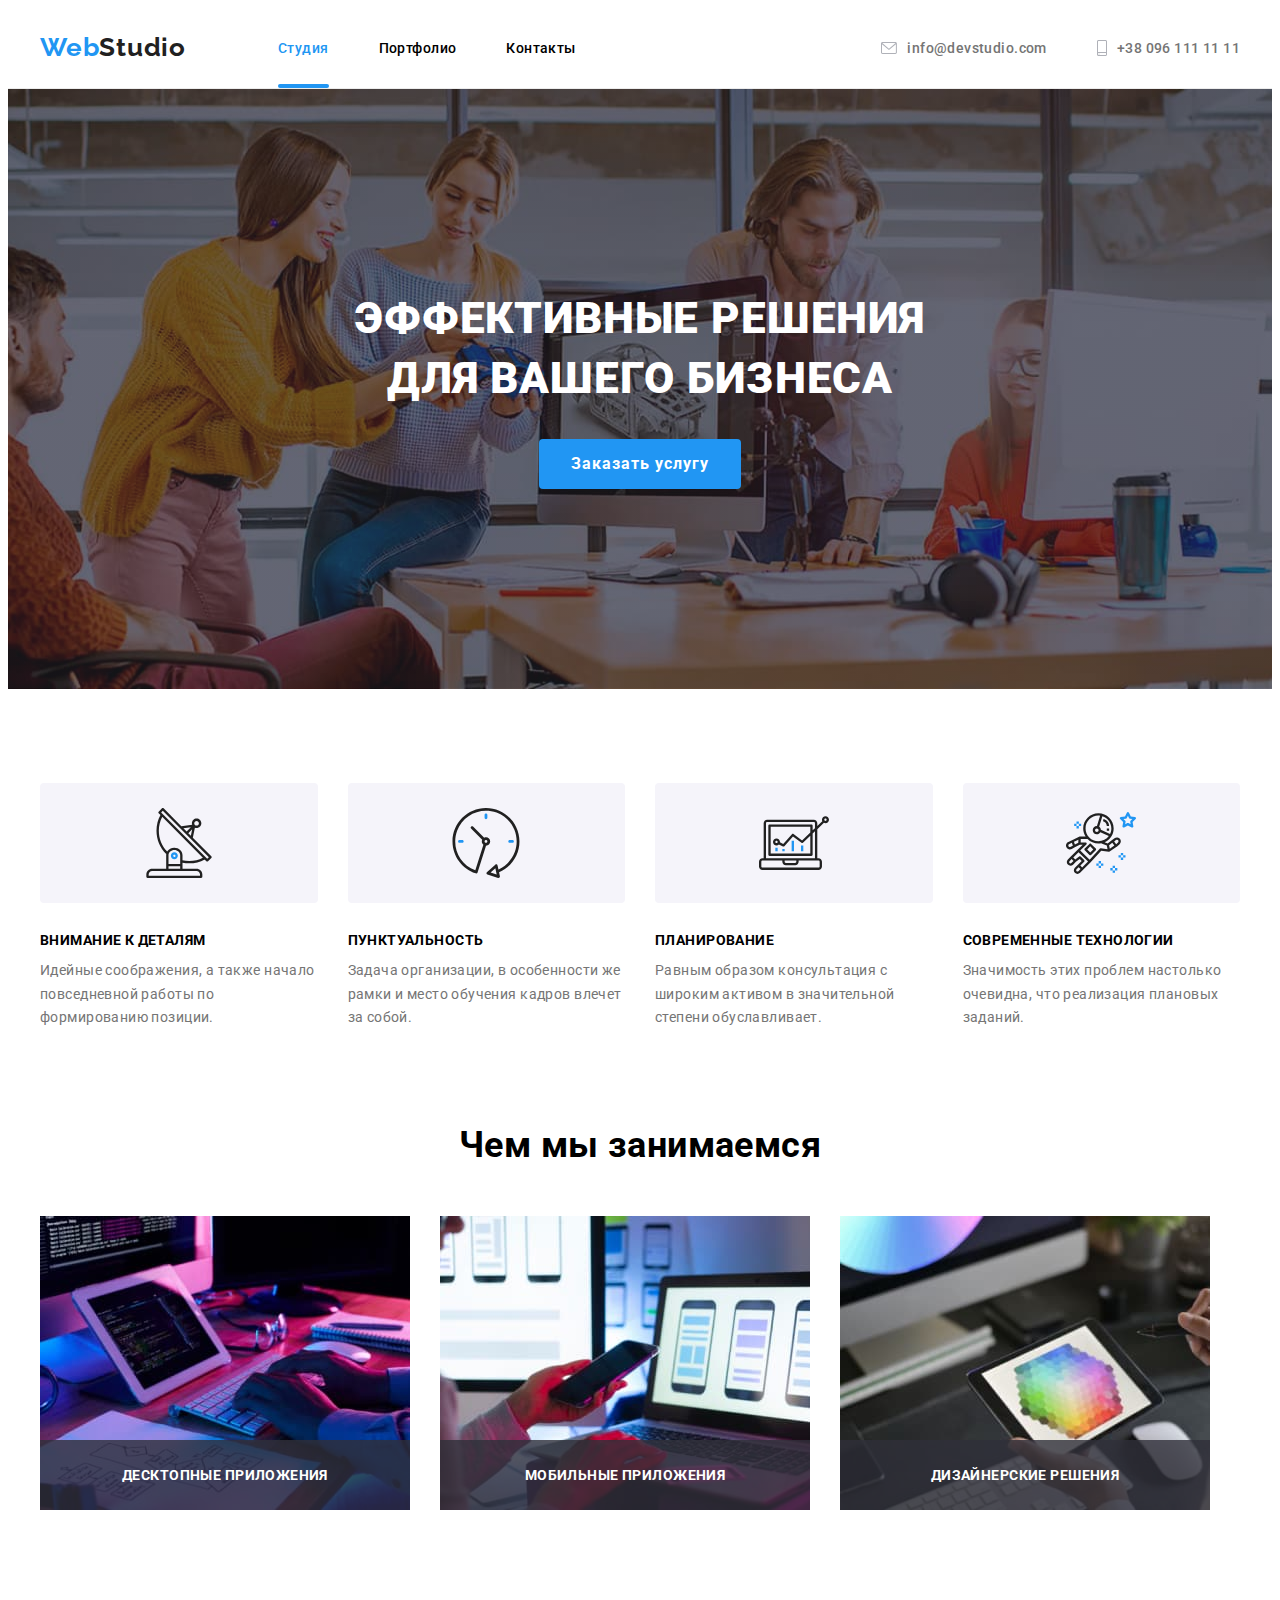
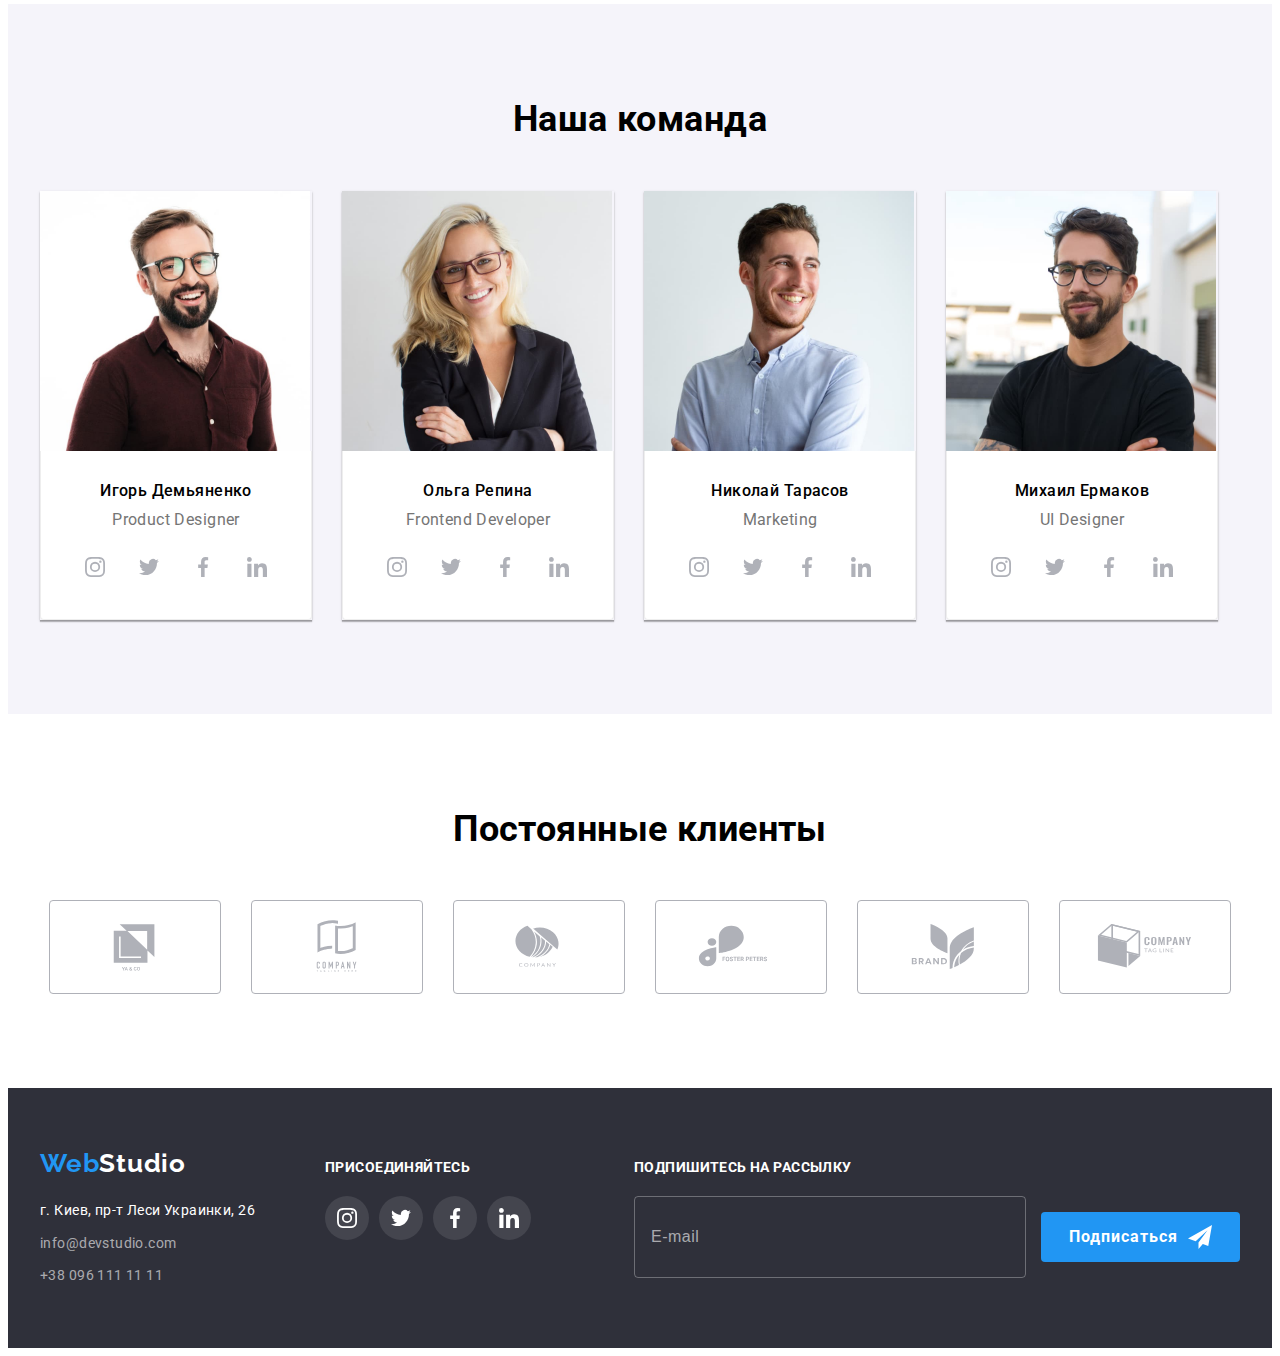
==== commit 1ebe568b: "SASS aplyed" ====
--- a/index.html
+++ b/index.html
@@ -18,24 +18,25 @@
       crossorigin="anonymous"
       referrerpolicy="no-referrer"
     />
-    <link rel="stylesheet" href="./css/styles.css" />
+    <link rel="stylesheet" href="./css/main.min.css" />
   </head>
   <body>
     <header class="header">
-      <div class="container header__container">
+      <div class="container container--flex"> 
         <a href="./index.html" class="logo header__logo" lang="en"
           >Web<span class="logo__header-headline">Studio</span></a
         >
         <nav>
-          <ul class="site-nav">
-            <li class="site-nav__item">
-              <a class="site-nav__link site-nav__link--active" href="./index.html">Студия</a>
-            </li>
-            <li class="site-nav__item">
-              <a class="site-nav__link" href="./portfolio.html">Портфолио</a>
-            </li>
-            <li class="site-nav__item">
-              <a class="site-nav__link" href="./">Контакты</a>
+          <ul class="navigation">
+            <!-- CHANGE navigation -->
+            <li class="navigation__item">
+              <a class="navigation__link navigation__link--active" href="./index.html">Студия</a>
+            </li>
+            <li class="navigation__item">
+              <a class="navigation__link" href="./portfolio.html">Портфолио</a>
+            </li>
+            <li class="navigation__item">
+              <a class="navigation__link" href="./">Контакты</a>
             </li>
           </ul>
         </nav>
@@ -58,7 +59,7 @@
 
     <main>
       <section class="hero">
-        <div class="container hero__container">
+        <div class="container container--block">
           <h1 class="hero__title">Эффективные решения для вашего бизнеса</h1>
           <button class="btn" type="button" data-modal-open>
             Заказать услугу
@@ -526,7 +527,7 @@
 
     <footer class="footer-section">
       <div class="container container--footer">
-        <div class="footer-section__contacts">
+        <div>
           <a href="./index.html" class="logo footer-section__logo" lang="en"
             >Web<span class="logo__footer-headline">Studio</span></a
           >
--- a/css/main.min.css
+++ b/css/main.min.css
@@ -0,0 +1,2 @@
+.visually-hidden{margin:-1px;position:absolute;white-space:nowrap;width:1px;height:1px;overflow:hidden;border:0;padding:0;clip:rect(0 0 0 0);-webkit-clip-path:inset(50%);clip-path:inset(50%)}.section{padding-top:94px;padding-bottom:94px}.section--grey{background-color:#f5f4fa}.section-title{margin-bottom:50px;font-size:36px;line-height:1.17;text-align:center}.features-list__item:not(:last-child),.work-section__list-item:not(:last-child),.member-list__item:not(:last-child),.cards__item:not(:last-child){margin-right:30px}.footer-section__link:hover,.footer-section__link:focus,.contact-block__link:hover,.contact-block__link:focus,.contact-block__link:hover,.contact-block__link:focus,.navigation__link:hover,.navigation__link:focus{color:#2196f3}.features-list,.member-list,.work-section__list{display:-webkit-box;display:-ms-flexbox;display:flex}.container{width:1200px;margin-left:auto;margin-right:auto;padding-left:15px;padding-right:15px;-webkit-box-align:center;-ms-flex-align:center;align-items:center}.container--flex{display:-webkit-box;display:-ms-flexbox;display:flex}.container--block{display:block}.container--footer{display:-webkit-box;display:-ms-flexbox;display:flex;-webkit-box-align:baseline;-ms-flex-align:baseline;align-items:baseline}body{font-family:"Roboto",sans-serif;letter-spacing:0.03em;color:var(--main-text-color);font-size:14px}h1,h2,h3,h4,h5,h6,p,ul{margin:0;padding:0}img{display:block}li{list-style:none}.contact-block__link,.navigation__link{display:-webkit-inline-box;display:-ms-inline-flexbox;display:inline-flex;text-decoration:none;color:inherit;font-weight:500;font-size:14px;line-height:1.17;-webkit-transition-property:color;transition-property:color;-webkit-transition-duration:250ms;transition-duration:250ms;-webkit-transition-timing-function:cubic-bezier(0.4, 0, 0.2, 1);transition-timing-function:cubic-bezier(0.4, 0, 0.2, 1);color:#757575;-webkit-box-align:center;-ms-flex-align:center;align-items:center;margin-right:50px;padding:32px 0}.contact-block__link:last-child,.navigation__link:last-child{margin-right:0}.navigation__link{color:inherit}.navigation__link:last-child{margin-right:0}.navigation__link--active{position:relative;color:#2196f3}.navigation__link--active::after{content:"";position:absolute;bottom:0;display:block;width:100%;height:4px;background:#2196f3;border-radius:2px}.header{border-bottom:1px solid #ececec}.header__logo{margin-top:24px;margin-bottom:25px}.navigation{display:-webkit-box;display:-ms-flexbox;display:flex}.navigation__item{display:block;margin-right:50px}.navigation__item:last-child{margin-right:0}.header__contact{margin-left:auto}.contact-block{display:-webkit-box;display:-ms-flexbox;display:flex;-webkit-box-align:center;-ms-flex-align:center;align-items:center}.contact-block__icon{fill:#afb1b8;margin-right:10px;-webkit-transition-property:fill;transition-property:fill;-webkit-transition-duration:250ms;transition-duration:250ms;-webkit-transition-timing-function:cubic-bezier(0.4, 0, 0.2, 1);transition-timing-function:cubic-bezier(0.4, 0, 0.2, 1)}.contact-block__link:hover .contact-block__icon,.contact-block__link:focus .contact-block__icon{fill:currentColor}.hero{background-image:-webkit-gradient(linear, left top, left bottom, from(rgba(47,48,58,0.4)), to(rgba(47,48,58,0.4))),url(../images/hero-bg.jpg);background-image:linear-gradient(rgba(47,48,58,0.4), rgba(47,48,58,0.4)),url(../images/hero-bg.jpg);background-repeat:no-repeat;background-position:center;letter-spacing:0.06em;text-align:center;padding-top:200px;padding-bottom:200px}.hero__title{margin:0px auto 30px;max-width:640px;font-weight:900;font-size:44px;line-height:1.36;text-transform:uppercase;color:#fff}.features-list__item{display:block;-ms-flex-preferred-size:calc(100% / 4);flex-basis:calc(100% / 4)}.features-list__icon{display:-webkit-box;display:-ms-flexbox;display:flex;-webkit-box-pack:center;-ms-flex-pack:center;justify-content:center;-webkit-box-align:center;-ms-flex-align:center;align-items:center;margin-bottom:30px;height:120px;width:100%;background-color:#f5f4fa;border-radius:4px}.features-list__subtitle{margin-bottom:10px;text-transform:uppercase;font-size:14px;line-height:1.14}.features-list__description{color:#757575;line-height:1.7}.work-section{padding-top:0;padding-bottom:94px}.work-section__list-item{position:relative}.image-title{position:absolute;bottom:0;display:-webkit-box;display:-ms-flexbox;display:flex;width:100%;height:70px;-webkit-box-pack:center;-ms-flex-pack:center;justify-content:center;-webkit-box-align:center;-ms-flex-align:center;align-items:center;text-transform:uppercase;font-weight:700;background:rgba(47,48,58,0.8);color:#fff}.member-list__area{padding:30px 0;width:270px;border:1px solid #eeeeee;border-radius:0px 0px 4px 4px;border-top:0;text-align:center;background-color:#fff;line-height:1.19}.member-list__name{margin-bottom:10px;font-size:16px;text-decoration:none;font-weight:500;line-height:1.19}.member-list__position{display:-webkit-inline-box;display:-ms-inline-flexbox;display:inline-flex;color:#757575;-webkit-box-align:center;-ms-flex-align:center;align-items:center;margin-bottom:16px;line-height:1.19;font-size:16px;font-weight:400}.member-list__item{-webkit-box-shadow:0px 1px 3px rgba(0,0,0,0.12),0px 1px 1px rgba(0,0,0,0.14),0px 2px 1px rgba(0,0,0,0.2);box-shadow:0px 1px 3px rgba(0,0,0,0.12),0px 1px 1px rgba(0,0,0,0.14),0px 2px 1px rgba(0,0,0,0.2)}.clients-list{display:-webkit-box;display:-ms-flexbox;display:flex;-webkit-box-pack:center;-ms-flex-pack:center;justify-content:center;-webkit-box-align:center;-ms-flex-align:center;align-items:center}.clients-list__item{display:-webkit-box;display:-ms-flexbox;display:flex}.clients-list__item:not(:last-child){margin-right:30px}.clients-list__link{display:-webkit-box;display:-ms-flexbox;display:flex;-webkit-box-pack:center;-ms-flex-pack:center;justify-content:center;-webkit-box-align:center;-ms-flex-align:center;align-items:center;width:170px;height:92px;border:1px #afb1b8 solid;border-radius:4px;-webkit-transition-property:border-color;transition-property:border-color;-webkit-transition-duration:250ms;transition-duration:250ms;-webkit-transition-timing-function:cubic-bezier(0.4, 0, 0.2, 1);transition-timing-function:cubic-bezier(0.4, 0, 0.2, 1)}.clients-list__link:focus,.clients-list__link:hover{border-color:#2196f3}.clients-list__icon{fill:#afb1b8;-webkit-transition-property:fill;transition-property:fill;-webkit-transition-duration:250ms;transition-duration:250ms;-webkit-transition-timing-function:cubic-bezier(0.4, 0, 0.2, 1);transition-timing-function:cubic-bezier(0.4, 0, 0.2, 1)}.clients-list__link:hover .clients-list__icon,.clients-list__link:focus .clients-list__icon{fill:#2196f3}.footer-section__link{display:-webkit-box;display:-ms-flexbox;display:flex;text-decoration:none;color:inherit;font-weight:500;font-size:14px;line-height:1.17;-webkit-transition-property:color;transition-property:color;-webkit-transition-duration:250ms;transition-duration:250ms;-webkit-transition-timing-function:cubic-bezier(0.4, 0, 0.2, 1);transition-timing-function:cubic-bezier(0.4, 0, 0.2, 1)}.footer-section__logo{display:-webkit-box;display:-ms-flexbox;display:flex;margin:0;margin-bottom:20px}.footer-section{background-color:#2f303a;line-height:1.7;color:#fff;font-size:14px;padding-top:60px;padding-bottom:60px}.footer-section__contact{margin-right:70px}.footer-section__form{margin-left:auto}.footer-section__address{font-style:normal}.footer-section__link{color:rgba(255,255,255,0.6);font-weight:400;font-style:normal;line-height:1.7;font-size:14px}.footer-section__link:not(:last-child){margin-bottom:9px}.footer-section__address{margin-bottom:9px}.subscription-form__subtitle,.footer-socials__subtitle{margin-bottom:20px;color:#fff;text-transform:uppercase;font-size:14px;line-height:1.14}.cards-section__filter{display:-webkit-box;display:-ms-flexbox;display:flex;-webkit-box-pack:center;-ms-flex-pack:center;justify-content:center;padding-bottom:50px}.cards-section__filter-item:not(:last-child){margin-right:8px}.cards-section__btn{padding:6px 22px;border-radius:4px;border:0;background:#f5f4fa;cursor:pointer;font-family:inherit;font-weight:500;font-size:16px;line-height:1.6;-webkit-transition-property:background-color, color, -webkit-box-shadow;transition-property:background-color, color, -webkit-box-shadow;transition-property:background-color, color, box-shadow;transition-property:background-color, color, box-shadow, -webkit-box-shadow;-webkit-transition-duration:250ms;transition-duration:250ms;-webkit-transition-timing-function:cubic-bezier(0.4, 0, 0.2, 1);transition-timing-function:cubic-bezier(0.4, 0, 0.2, 1)}.cards-section__btn:hover,.cards-section__btn:focus{background-color:#2196f3;color:#fff;-webkit-box-shadow:0px 3px 1px rgba(0,0,0,0.1),0px 1px 2px rgba(0,0,0,0.08),0px 2px 2px rgba(0,0,0,0.12);box-shadow:0px 3px 1px rgba(0,0,0,0.1),0px 1px 2px rgba(0,0,0,0.08),0px 2px 2px rgba(0,0,0,0.12)}.btn{display:-webkit-inline-box;display:-ms-inline-flexbox;display:inline-flex;-webkit-box-align:center;-ms-flex-align:center;align-items:center;padding:10px 32px;border-radius:4px;border:0;background-color:#2196f3;font-family:inherit;cursor:pointer;color:#fff;font-weight:700;font-size:16px;line-height:1.87;letter-spacing:0.06em;-webkit-transition-property:background-color;transition-property:background-color;-webkit-transition-duration:250ms;transition-duration:250ms;-webkit-transition-timing-function:cubic-bezier(0.4, 0, 0.2, 1);transition-timing-function:cubic-bezier(0.4, 0, 0.2, 1)}.btn:hover,.btn:focus{background-color:#188ce8}.btn__icon{fill:#fff;margin-left:10px}.cards,.cards__item{display:-webkit-box;display:-ms-flexbox;display:flex;-ms-flex-wrap:wrap;flex-wrap:wrap}.cards__item{width:370px;height:404px;background:#fff;margin-bottom:30px;-webkit-transition-property:-webkit-box-shadow;transition-property:-webkit-box-shadow;transition-property:box-shadow;transition-property:box-shadow, -webkit-box-shadow;-webkit-transition-duration:250ms;transition-duration:250ms;-webkit-transition-timing-function:cubic-bezier(0.4, 0, 0.2, 1);transition-timing-function:cubic-bezier(0.4, 0, 0.2, 1)}.cards__item:hover,.cards__itemfocus{-webkit-box-shadow:0px 1px 1px rgba(0,0,0,0.12),0px 4px 4px rgba(0,0,0,0.06),1px 4px 6px rgba(0,0,0,0.16);box-shadow:0px 1px 1px rgba(0,0,0,0.12),0px 4px 4px rgba(0,0,0,0.06),1px 4px 6px rgba(0,0,0,0.16)}.cards__item:nth-child(3n){margin-right:0}.cards__item:nth-last-child(-n+3){margin-bottom:0px}.cards__image{position:relative;display:-webkit-box;display:-ms-flexbox;display:flex;-webkit-box-align:center;-ms-flex-align:center;align-items:center;-webkit-box-pack:center;-ms-flex-pack:center;justify-content:center;overflow:hidden}.cards__image-description{position:absolute;font-size:18px;line-height:1.55;color:#fff;background-color:rgba(33,150,243,0.9);padding:63px 24px;height:100%;-webkit-transform:translateY(100%);transform:translateY(100%);-webkit-transition-property:-webkit-transform;transition-property:-webkit-transform;transition-property:transform;transition-property:transform, -webkit-transform;-webkit-transition-duration:250ms;transition-duration:250ms;-webkit-transition-timing-function:cubic-bezier(0.4, 0, 0.2, 1);transition-timing-function:cubic-bezier(0.4, 0, 0.2, 1)}.cards__item:hover .cards__image-description,.cards__item:focus .cards__image-description{-webkit-transform:translateY(0);transform:translateY(0)}.cards__description-area{width:370px;border:1px solid #eeeeee;border-top:0;padding:20px 24px}.cards__name{display:inline-block;margin-bottom:4px;font-size:18px;line-height:2;letter-spacing:0.06em}.cards__description{font-size:16px;line-height:1.9;color:#757575}.logo{font-family:"Raleway",sans-serif;font-weight:700;font-size:26px;line-height:1.2;color:#2196f3;text-decoration:none;letter-spacing:0.03em}.logo__header-headline{color:#212121;margin-right:92px}.logo__footer-headline{color:#fff}.backdrop{position:fixed;opacity:1;visibility:visible;top:0;bottom:0;left:0;right:0;width:100%;height:100%;background-color:rgba(0,0,0,0.2);-webkit-transition:opacity 250ms cubic-bezier(0.4, 0, 0.2, 1),visibility 250ms cubic-bezier(0.4, 0, 0.2, 1);transition:opacity 250ms cubic-bezier(0.4, 0, 0.2, 1),visibility 250ms cubic-bezier(0.4, 0, 0.2, 1)}.backdrop.is-hidden{visibility:hidden;opacity:0;pointer-events:visible}.backdrop__modal{position:absolute;left:50%;top:50%;-webkit-transform:translate(-50%, -50%);transform:translate(-50%, -50%);width:528px;height:581px;padding:40px;background-color:#fff;-webkit-box-shadow:0px 1px 3px rgba(0,0,0,0.12),0px 1px 1px rgba(0,0,0,0.14),0px 2px 1px rgba(0,0,0,0.2);box-shadow:0px 1px 3px rgba(0,0,0,0.12),0px 1px 1px rgba(0,0,0,0.14),0px 2px 1px rgba(0,0,0,0.2);border-radius:4px;-webkit-transition:-webkit-transform 250ms cubic-bezier(0.4, 0, 0.2, 1);transition:-webkit-transform 250ms cubic-bezier(0.4, 0, 0.2, 1);transition:transform 250ms cubic-bezier(0.4, 0, 0.2, 1);transition:transform 250ms cubic-bezier(0.4, 0, 0.2, 1), -webkit-transform 250ms cubic-bezier(0.4, 0, 0.2, 1)}.is-hidden .backdrop__modal{-webkit-transform:translate(-50%, -70%) scale(0.5);transform:translate(-50%, -70%) scale(0.5)}.modal__icon{position:absolute;top:8px;right:8px;display:-webkit-box;display:-ms-flexbox;display:flex;-webkit-box-pack:center;-ms-flex-pack:center;justify-content:center;-webkit-box-align:center;-ms-flex-align:center;align-items:center;padding:9px 9px 10px 10px;cursor:pointer;border:1px solid rgba(0,0,0,0.1);border-radius:50%;background-color:#fff;-webkit-transition:fill 250ms cubic-bezier(0.4, 0, 0.2, 1);transition:fill 250ms cubic-bezier(0.4, 0, 0.2, 1)}.modal__icon:hover,.modal__icon:focus{fill:#2196f3}.modal-form{text-align:center}.modal__header{display:block;text-align:center;margin-bottom:12px;font-size:20px}.modal-form__label{position:relative;display:block}.modal-form__label-name{display:block;margin-bottom:4px;font-size:12px;color:#757575;letter-spacing:0.01em;line-height:1.17;text-align:start}.modal-form__input,.modal-form__comment{resize:none;cursor:pointer;width:100%;height:40px;margin-bottom:10px;padding:12px 16px 12px 42px;border:1px solid rgba(33,33,33,0.2);border-radius:4px;outline:0;-webkit-transition:border 250ms cubic-bezier(0.4, 0, 0.2, 1);transition:border 250ms cubic-bezier(0.4, 0, 0.2, 1)}.modal-form__input:focus,.modal-form__comment:focus{border:1px solid #2196f3}.modal-form__comment{height:120px;padding:12px 16px;margin-bottom:12px}.modal-form__comment::-webkit-input-placeholder{color:rgba(117,117,117,0.5);font-size:14px;line-height:1.14}.modal-form__comment:-ms-input-placeholder{color:rgba(117,117,117,0.5);font-size:14px;line-height:1.14}.modal-form__comment::-ms-input-placeholder{color:rgba(117,117,117,0.5);font-size:14px;line-height:1.14}.modal-form__comment::placeholder{color:rgba(117,117,117,0.5);font-size:14px;line-height:1.14}.modal-form__icon{position:absolute;top:28px;left:12px;-webkit-transition:fill 250ms cubic-bezier(0.4, 0, 0.2, 1);transition:fill 250ms cubic-bezier(0.4, 0, 0.2, 1)}.modal-form__label:focus-within .modal-form__icon{fill:#2196f3}.agreement{display:-webkit-box;display:-ms-flexbox;display:flex;-webkit-box-align:center;-ms-flex-align:center;align-items:center;-webkit-box-pack:center;-ms-flex-pack:center;justify-content:center;margin-bottom:30px;cursor:pointer;color:#757575;line-height:1.7}.agreement__link{color:#2196f3}.agreement__btn{padding:10px 50px;-webkit-box-shadow:0px 4px 4px rgba(0,0,0,0.15);box-shadow:0px 4px 4px rgba(0,0,0,0.15)}.checkbox{position:relative;display:-webkit-box;display:-ms-flexbox;display:flex;-webkit-box-align:center;-ms-flex-align:center;align-items:center;-webkit-box-pack:center;-ms-flex-pack:center;justify-content:center;-ms-flex-preferred-size:16px;flex-basis:16px;height:15px;border:2px solid #212121;border-radius:2px;margin-right:9px;-webkit-transition:border 550ms cubic-bezier(0.4, 0, 0.2, 1),background-color 250ms cubic-bezier(0.4, 0, 0.2, 1);transition:border 550ms cubic-bezier(0.4, 0, 0.2, 1),background-color 250ms cubic-bezier(0.4, 0, 0.2, 1)}.agreement__input:checked+.checkbox{background-color:#188ce8;border-color:#188ce8}.checkbox__icon{opacity:0;-webkit-transition:opacity 250ms cubic-bezier(0.4, 0, 0.2, 1),fill 250ms cubic-bezier(0.4, 0, 0.2, 1);transition:opacity 250ms cubic-bezier(0.4, 0, 0.2, 1),fill 250ms cubic-bezier(0.4, 0, 0.2, 1)}.agreement__input:checked+.checkbox .checkbox__icon{opacity:1;fill:#fff}.social-list{display:-webkit-box;display:-ms-flexbox;display:flex;-webkit-box-pack:center;-ms-flex-pack:center;justify-content:center}.social-list__link{display:-webkit-box;display:-ms-flexbox;display:flex;border-radius:50%;height:44px;width:44px;-webkit-box-align:center;-ms-flex-align:center;align-items:center;-webkit-box-pack:center;-ms-flex-pack:center;justify-content:center;-webkit-transition-property:background-color;transition-property:background-color;-webkit-transition-duration:250ms;transition-duration:250ms;-webkit-transition-timing-function:cubic-bezier(0.4, 0, 0.2, 1);transition-timing-function:cubic-bezier(0.4, 0, 0.2, 1)}.social-list__link:focus,.social-list__link:hover{background-color:#2196f3}.social-list__item:not(:last-child){margin-right:10px}.social-list__icon{fill:#afb1b8;-webkit-transition-property:fill;transition-property:fill;-webkit-transition-duration:250ms;transition-duration:250ms;-webkit-transition-timing-function:cubic-bezier(0.4, 0, 0.2, 1);transition-timing-function:cubic-bezier(0.4, 0, 0.2, 1)}.social-list__link:hover .social-list__icon,.social-list__link:focus .social-list__icon{fill:#fff}.social-list__link--grey{background-color:rgba(255,255,255,0.1)}.social-list__link--grey:hover,.social-list__link--grey:focus{background-color:#2196f3}.social-list__icon--white{fill:#fff}.subscription-form__input{margin-right:12px;padding:15px 16px;width:358px;height:50px;background-color:transparent;border:1px solid rgba(255,255,255,0.3);border-radius:4px;outline:0;color:#fff;font-size:16px;line-height:1.25;letter-spacing:0.03em;-webkit-transition:border-color 250ms cubic-bezier(0.4, 0, 0.2, 1);transition:border-color 250ms cubic-bezier(0.4, 0, 0.2, 1)}.subscription-form__input::-webkit-input-placeholder{color:rgba(255,255,255,0.6)}.subscription-form__input:-ms-input-placeholder{color:rgba(255,255,255,0.6)}.subscription-form__input::-ms-input-placeholder{color:rgba(255,255,255,0.6)}.subscription-form__input::placeholder{color:rgba(255,255,255,0.6)}.subscription-form__input:focus{border-color:#fff}.subscription-form__btn{padding:10px 28px}
+/*# sourceMappingURL=main.min.css.map */